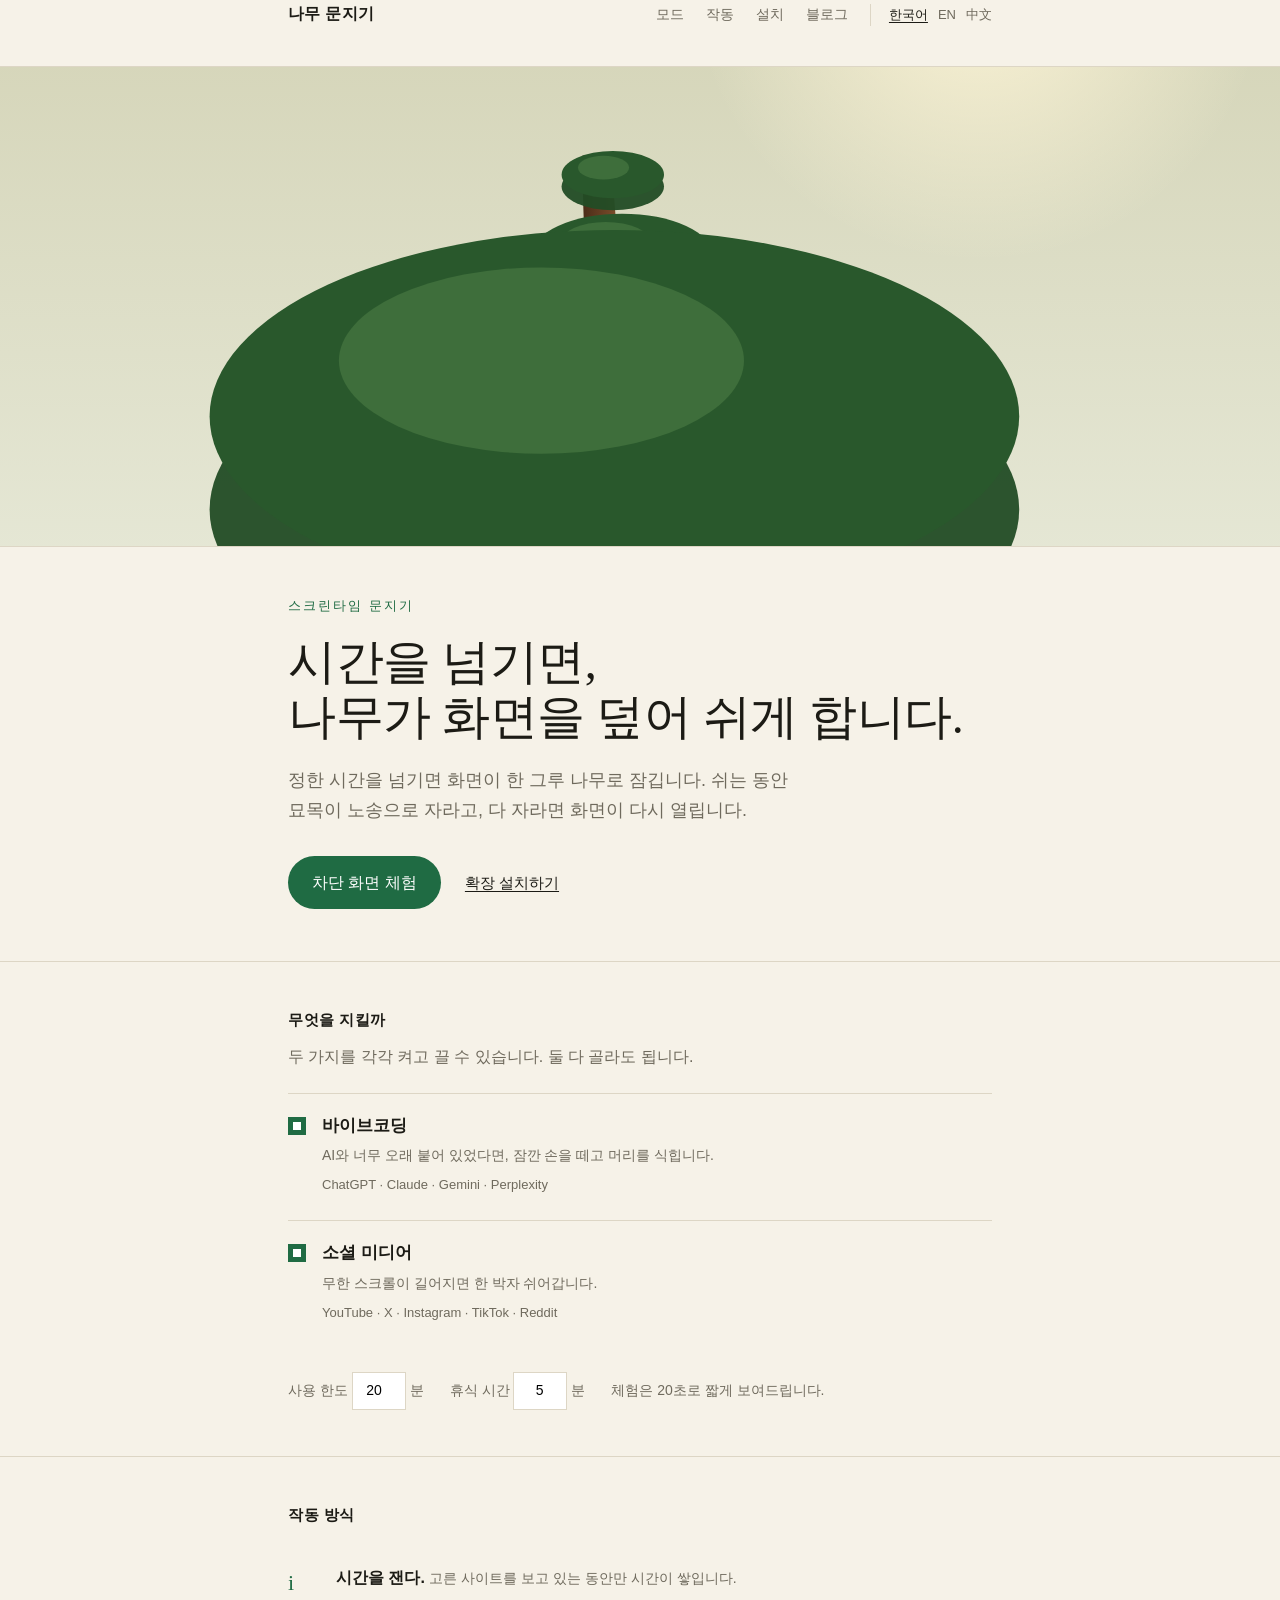
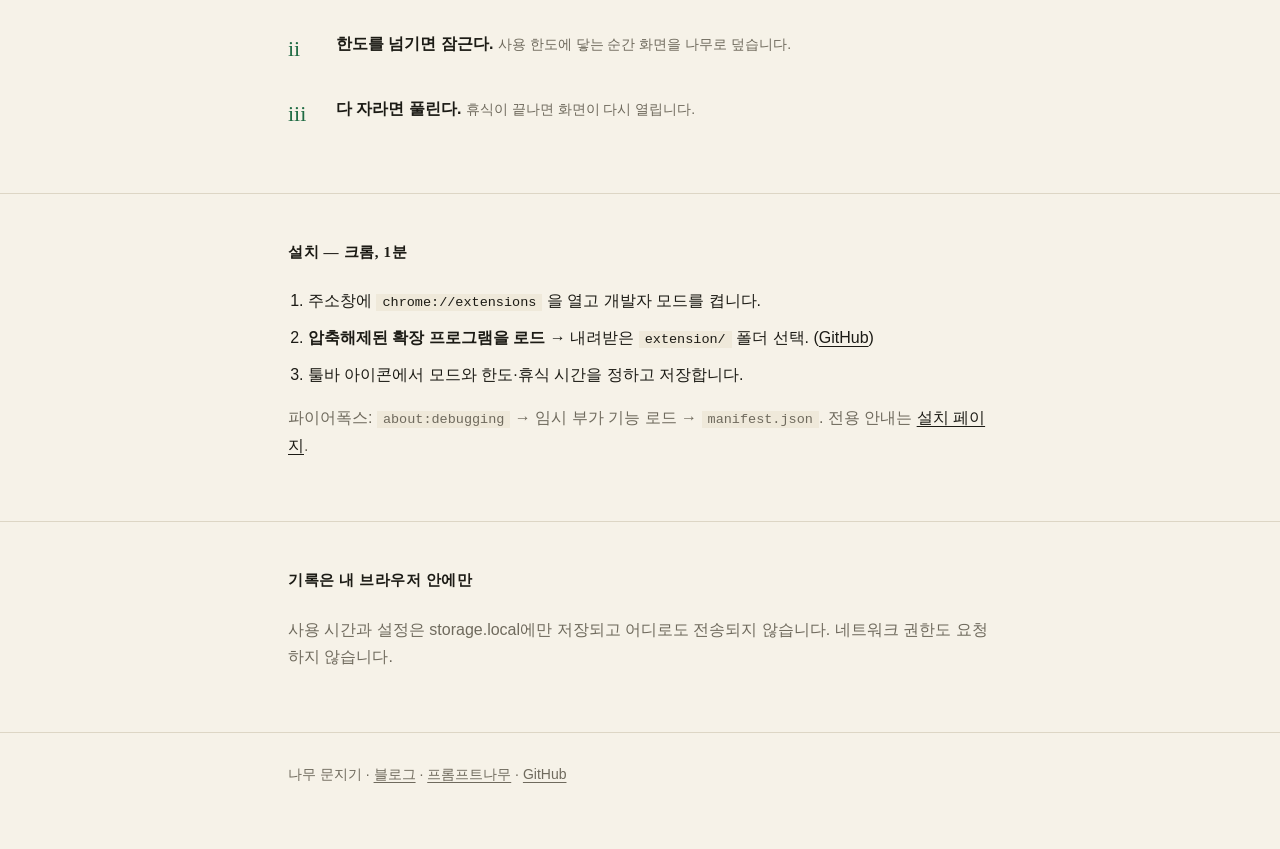
==== index.html @ 61df50a2 "Nature-led hero (Ecosia/botanical-UI vibe): large image banner + warmer palette - 히어로를 대형 이미지 배너 주도형" ====
<!doctype html>
<html lang="ko">
  <head>
    <meta charset="utf-8" />
    <meta name="viewport" content="width=device-width, initial-scale=1" />
    <title>나무 문지기 — 시간을 넘기면 나무가 쉬게 합니다</title>
    <meta name="description" content="정한 시간을 넘기면 화면을 나무로 덮어 쉬게 하는 스크린타임 문지기. 바이브코딩과 SNS를 따로 지킵니다." />
    <meta property="og:title" content="나무 문지기" />
    <style>
      :root{ --ink:#1c1b15; --soft:#6f6a5d; --line:#ddd6c5; --paper:#f6f2e8; --paper2:#efe9da; --accent:#1f6b43; --accent-d:#16502f; }
      *{ box-sizing:border-box; }
      html{ -webkit-font-smoothing:antialiased; }
      body{ margin:0; color:var(--ink); background:var(--paper);
        font:16px/1.7 "Helvetica Neue",-apple-system,"Apple SD Gothic Neo","Segoe UI",sans-serif; }
      a{ color:var(--ink); text-underline-offset:3px; }
      .wrap{ max-width:760px; margin:0 auto; padding:0 28px; }
      .serif{ font-family:Georgia,"Times New Roman","Apple SD Gothic Neo",serif; }

      header.top{ border-bottom:1px solid var(--line); }
      .top .wrap{ display:flex; align-items:baseline; gap:26px; height:66px; }
      .word{ font-weight:700; letter-spacing:.02em; }
      .top nav{ margin-left:auto; display:flex; gap:22px; font-size:14px; align-items:baseline; }
      .top nav a{ color:var(--soft); text-decoration:none; }
      .top nav a:hover{ color:var(--ink); }
      .langs{ display:flex; gap:10px; border-left:1px solid var(--line); padding-left:18px; }
      .langs button{ background:none; border:none; font:inherit; font-size:13px; color:var(--soft); cursor:pointer; padding:0; }
      .langs button.on{ color:var(--ink); text-decoration:underline; text-underline-offset:3px; }

      .hero{ border-bottom:1px solid var(--line); }
      .banner{ width:100%; height:min(58vh,480px); overflow:hidden; background:#cdd8c6; border-bottom:1px solid var(--line); }
      .banner img, .banner svg{ width:100%; height:100%; object-fit:cover; display:block; }
      .hcontent{ padding:48px 0 52px; }
      .kicker{ font-size:13px; letter-spacing:.16em; text-transform:uppercase; color:var(--accent); margin:0 0 18px; }
      .hero h1{ font-size:48px; line-height:1.14; margin:0 0 20px; font-weight:400; letter-spacing:-.01em; }
      .hero p.sub{ font-size:18px; color:var(--soft); margin:0 0 30px; max-width:50ch; }
      .actions{ display:flex; align-items:center; gap:24px; }
      .link-btn{ background:var(--accent); color:#fff; padding:13px 24px; font-size:15px; border:none; cursor:pointer; font:inherit; border-radius:999px; }
      .link-btn:hover{ background:var(--accent-d); }
      .text-link{ color:var(--ink); font-size:15px; }

      section{ padding:46px 0; border-bottom:1px solid var(--line); }
      h2.serif{ font-size:15px; letter-spacing:.04em; margin:0 0 22px; font-weight:700; }
      .lead{ color:var(--soft); margin-top:-12px; margin-bottom:22px; }

      .mode{ display:flex; gap:16px; padding:18px 0; border-top:1px solid var(--line); cursor:pointer; }
      .mode:last-of-type{ border-bottom:1px solid var(--line); }
      .box{ width:18px; height:18px; border:1.5px solid var(--ink); margin-top:5px; flex:none; position:relative; }
      .mode.on .box{ background:var(--accent); border-color:var(--accent); }
      .mode.on .box::after{ content:""; position:absolute; inset:4px; background:#fff; }
      .mode .body h3{ margin:0 0 4px; font-size:17px; font-weight:700; }
      .mode .body p{ margin:0 0 6px; color:var(--soft); font-size:14px; }
      .mode .body .who{ font-size:13px; color:var(--soft); }
      .controls{ margin-top:24px; display:flex; gap:26px; flex-wrap:wrap; align-items:baseline; font-size:14px; color:var(--soft); }
      .controls input{ width:54px; padding:6px 8px; border:1px solid var(--line); background:#fff; font:inherit; text-align:right; }

      .step{ display:flex; gap:18px; padding:14px 0; }
      .step .idx{ font-family:Georgia,serif; font-size:22px; color:var(--accent); width:30px; flex:none; }
      .step .t{ font-weight:700; } .step .d{ color:var(--soft); font-size:14px; }

      .install ol{ margin:0; padding-left:20px; } .install li{ margin:9px 0; }
      code{ background:var(--paper2); padding:1px 6px; font-size:13.5px; }
      .privacy{ color:var(--soft); }
      footer{ padding:30px 0 64px; color:var(--soft); font-size:14px; }
      footer a{ color:var(--soft); }

      #demo{ position:fixed; inset:0; z-index:9999; display:none; flex-direction:column; align-items:center;
        justify-content:center; gap:18px; text-align:center; background:var(--paper2); padding:24px; }
      #demo.show{ display:flex; }
      #demo .dscene{ width:min(82vw,420px); aspect-ratio:400/300; overflow:hidden; border:1px solid var(--line); background:#cdd8c6; }
      #demo .dtitle{ font-size:22px; font-family:Georgia,serif; }
      #demo .dsub{ color:var(--soft); font-size:14px; max-width:42ch; }
      #demo .dcount{ font-family:Georgia,serif; font-size:38px; font-variant-numeric:tabular-nums; }
      #demo .dbar{ width:min(72vw,360px); height:4px; background:#d9d4c6; overflow:hidden; }
      #demo .dfill{ height:100%; width:0%; background:var(--accent); transition:width 1s linear; }
      #demo .dskip{ background:none; border:none; color:var(--soft); font:inherit; font-size:13px; cursor:pointer; text-decoration:underline; }
      @media(max-width:560px){ .hero h1{ font-size:34px; } }
    </style>
  </head>
  <body>
    <header class="top">
      <div class="wrap">
        <span class="word" data-i18n="brand">나무 문지기</span>
        <nav>
          <a href="#modes" data-i18n="navModes">모드</a>
          <a href="#how" data-i18n="navHow">작동</a>
          <a href="#install" data-i18n="navInstall">설치</a>
          <a href="blog/" data-i18n="navBlog">블로그</a>
          <span class="langs">
            <button data-lang="ko">한국어</button>
            <button data-lang="en">EN</button>
            <button data-lang="zh">中文</button>
          </span>
        </nav>
      </div>
    </header>

    <main>
      <div class="hero">
        <div class="banner" id="heroScene"></div>
        <div class="hcontent">
          <div class="wrap">
            <p class="kicker" data-i18n="kicker">Screen-time gatekeeper</p>
            <h1 class="serif" data-i18n-html="h1">시간을 넘기면,<br />나무가 화면을 덮어 쉬게 합니다.</h1>
            <p class="sub" data-i18n="heroSub">정한 시간을 넘기면 화면이 한 그루 나무로 잠깁니다. 쉬는 동안 묘목이 노송으로 자라고, 다 자라면 화면이 다시 열립니다.</p>
            <div class="actions">
              <button class="link-btn" id="tryBtn" data-i18n="try">차단 화면 체험</button>
              <a class="text-link" href="#install" data-i18n="installCta">확장 설치하기</a>
            </div>
          </div>
        </div>
      </div>

      <section id="modes">
        <div class="wrap">
          <h2 class="serif" data-i18n="modesH2">무엇을 지킬까</h2>
          <p class="lead" data-i18n="modesLead">두 가지를 각각 켜고 끌 수 있습니다. 둘 다 골라도 됩니다.</p>
          <div class="mode on" data-mode="ai">
            <span class="box"></span>
            <div class="body">
              <h3 data-i18n="aiH3">바이브코딩</h3>
              <p data-i18n="aiP">AI와 너무 오래 붙어 있었다면, 잠깐 손을 떼고 머리를 식힙니다.</p>
              <p class="who">ChatGPT · Claude · Gemini · Perplexity</p>
            </div>
          </div>
          <div class="mode on" data-mode="sns">
            <span class="box"></span>
            <div class="body">
              <h3 data-i18n="snsH3">소셜 미디어</h3>
              <p data-i18n="snsP">무한 스크롤이 길어지면 한 박자 쉬어갑니다.</p>
              <p class="who">YouTube · X · Instagram · TikTok · Reddit</p>
            </div>
          </div>
          <div class="controls">
            <span><span data-i18n="usageLabel">사용 한도</span> <input id="usage" type="number" min="1" max="240" value="20" /> <span data-i18n="min">분</span></span>
            <span><span data-i18n="breakLabel">휴식 시간</span> <input id="brk" type="number" min="1" max="60" value="5" /> <span data-i18n="min">분</span></span>
            <span data-i18n="demoNote">체험은 20초로 짧게 보여드립니다.</span>
          </div>
        </div>
      </section>

      <section id="how">
        <div class="wrap">
          <h2 class="serif" data-i18n="howH2">작동 방식</h2>
          <div class="step"><span class="idx">i</span><div><span class="t" data-i18n="s1t">시간을 잰다.</span> <span class="d" data-i18n="s1d">고른 사이트를 보고 있는 동안만 시간이 쌓입니다.</span></div></div>
          <div class="step"><span class="idx">ii</span><div><span class="t" data-i18n="s2t">한도를 넘기면 잠근다.</span> <span class="d" data-i18n="s2d">사용 한도에 닿는 순간 화면을 나무로 덮습니다.</span></div></div>
          <div class="step"><span class="idx">iii</span><div><span class="t" data-i18n="s3t">다 자라면 풀린다.</span> <span class="d" data-i18n="s3d">휴식이 끝나면 화면이 다시 열립니다.</span></div></div>
        </div>
      </section>

      <section id="install" class="install">
        <div class="wrap">
          <h2 class="serif" data-i18n="installH2">설치 — 크롬, 1분</h2>
          <ol>
            <li data-i18n-html="li1">주소창에 <code>chrome://extensions</code> 을 열고 개발자 모드를 켭니다.</li>
            <li data-i18n-html="li2"><b>압축해제된 확장 프로그램을 로드</b> → 내려받은 <code>extension/</code> 폴더 선택. (<a href="https://github.com/jinseriouspark/prompt-tree" target="_blank" rel="noopener">GitHub</a>)</li>
            <li data-i18n="li3">툴바 아이콘에서 모드와 한도·휴식 시간을 정하고 저장합니다.</li>
          </ol>
          <p class="privacy" data-i18n-html="ffNote">파이어폭스: <code>about:debugging</code> → 임시 부가 기능 로드 → <code>manifest.json</code>. 전용 안내는 <a href="extension/">설치 페이지</a>.</p>
        </div>
      </section>

      <section>
        <div class="wrap privacy">
          <h2 class="serif" style="color:var(--ink)" data-i18n="privacyH2">기록은 내 브라우저 안에만</h2>
          <p data-i18n="privacyP">사용 시간과 설정은 storage.local에만 저장되고 어디로도 전송되지 않습니다. 네트워크 권한도 요청하지 않습니다.</p>
        </div>
      </section>
    </main>

    <footer>
      <div class="wrap">
        <span data-i18n="brand">나무 문지기</span> · <a href="blog/" data-i18n="navBlog">블로그</a> ·
        <a href="tree/">프롬프트나무</a> · <a href="https://github.com/jinseriouspark/prompt-tree" target="_blank" rel="noopener">GitHub</a>
      </div>
    </footer>

    <div id="demo">
      <div class="dscene" id="dscene"></div>
      <div class="dtitle serif" data-i18n="demoTitle">잠시 쉬어가요</div>
      <div class="dsub" id="dsub"></div>
      <div class="dcount" id="dcount">00:20</div>
      <div class="dbar"><div class="dfill" id="dfill"></div></div>
      <button class="dskip" id="dskip" data-i18n="demoSkip">체험이라 건너뛰기 (실제 확장은 닫을 수 없습니다)</button>
    </div>

    <script>
      if ("serviceWorker" in navigator)
        navigator.serviceWorker.getRegistrations().then((rs) => rs.forEach((r) => r.unregister()));
      if (window.caches) caches.keys().then((ks) => ks.forEach((k) => caches.delete(k)));
    </script>
    <script src="tree-art.js"></script>
    <script>
      // --- 다국어 (기본 한국어) ---
      const I18N = {
        ko: {
          brand:"나무 문지기", navModes:"모드", navHow:"작동", navInstall:"설치", navBlog:"블로그",
          kicker:"스크린타임 문지기", h1:"시간을 넘기면,<br />나무가 화면을 덮어 쉬게 합니다.",
          heroSub:"정한 시간을 넘기면 화면이 한 그루 나무로 잠깁니다. 쉬는 동안 묘목이 노송으로 자라고, 다 자라면 화면이 다시 열립니다.",
          try:"차단 화면 체험", installCta:"확장 설치하기",
          figcap:"휴식이 끝날 때의 노송. (사진을 넣으면 실사로 바뀝니다)",
          modesH2:"무엇을 지킬까", modesLead:"두 가지를 각각 켜고 끌 수 있습니다. 둘 다 골라도 됩니다.",
          aiH3:"바이브코딩", aiP:"AI와 너무 오래 붙어 있었다면, 잠깐 손을 떼고 머리를 식힙니다.",
          snsH3:"소셜 미디어", snsP:"무한 스크롤이 길어지면 한 박자 쉬어갑니다.",
          usageLabel:"사용 한도", breakLabel:"휴식 시간", min:"분", demoNote:"체험은 20초로 짧게 보여드립니다.",
          howH2:"작동 방식",
          s1t:"시간을 잰다.", s1d:"고른 사이트를 보고 있는 동안만 시간이 쌓입니다.",
          s2t:"한도를 넘기면 잠근다.", s2d:"사용 한도에 닿는 순간 화면을 나무로 덮습니다.",
          s3t:"다 자라면 풀린다.", s3d:"휴식이 끝나면 화면이 다시 열립니다.",
          installH2:"설치 — 크롬, 1분",
          li1:"주소창에 <code>chrome://extensions</code> 을 열고 개발자 모드를 켭니다.",
          li2:"<b>압축해제된 확장 프로그램을 로드</b> → 내려받은 <code>extension/</code> 폴더 선택. (<a href='https://github.com/jinseriouspark/prompt-tree' target='_blank' rel='noopener'>GitHub</a>)",
          li3:"툴바 아이콘에서 모드와 한도·휴식 시간을 정하고 저장합니다.",
          ffNote:"파이어폭스: <code>about:debugging</code> → 임시 부가 기능 로드 → <code>manifest.json</code>. 전용 안내는 <a href='extension/'>설치 페이지</a>.",
          privacyH2:"기록은 내 브라우저 안에만",
          privacyP:"사용 시간과 설정은 storage.local에만 저장되고 어디로도 전송되지 않습니다. 네트워크 권한도 요청하지 않습니다.",
          demoTitle:"잠시 쉬어가요", demoSkip:"체험이라 건너뛰기 (실제 확장은 닫을 수 없습니다)",
          demoSub:(label,usage)=>`${label}에서 ${usage}분을 채운 상황입니다. 20초만 쉬면서 나무가 자라는 걸 지켜보세요.`,
          mAi:"바이브코딩", mSns:"소셜 미디어", mPicked:"선택한 사이트",
        },
        en: {
          brand:"Tree Gatekeeper", navModes:"Modes", navHow:"How", navInstall:"Install", navBlog:"Blog",
          kicker:"Screen-time gatekeeper", h1:"When time runs out,<br />a tree covers the screen so you rest.",
          heroSub:"Past your limit, the screen locks behind a single tree. While you rest a sapling grows into an old pine — and when it's full grown, the screen opens again.",
          try:"Try the block screen", installCta:"Install the extension",
          figcap:"The old pine at the end of a break. (Drop in photos for a realistic version.)",
          modesH2:"What to guard", modesLead:"Turn each on or off independently. Both is fine.",
          aiH3:"Vibe coding", aiP:"Been glued to AI too long? Step away and let your head cool.",
          snsH3:"Social media", snsP:"When the endless scroll drags on, take a beat.",
          usageLabel:"Usage limit", breakLabel:"Break time", min:"min", demoNote:"The demo is a short 20 seconds.",
          howH2:"How it works",
          s1t:"It counts time.", s1d:"Time only adds up while you're looking at a chosen site.",
          s2t:"Over the limit, it locks.", s2d:"The moment you hit the limit, a tree covers the screen.",
          s3t:"Grown, it releases.", s3d:"When the break ends, the screen opens again.",
          installH2:"Install — Chrome, 1 min",
          li1:"Open <code>chrome://extensions</code> and turn on Developer mode.",
          li2:"<b>Load unpacked</b> → choose the downloaded <code>extension/</code> folder. (<a href='https://github.com/jinseriouspark/prompt-tree' target='_blank' rel='noopener'>GitHub</a>)",
          li3:"Set modes, limit and break time from the toolbar icon, then save.",
          ffNote:"Firefox: <code>about:debugging</code> → Load Temporary Add-on → <code>manifest.json</code>. Full guide: <a href='extension/'>install page</a>.",
          privacyH2:"Records stay in your browser",
          privacyP:"Usage time and settings live only in storage.local and are never transmitted. No network permission is requested.",
          demoTitle:"Take a short rest", demoSkip:"Skip (the real extension can't be closed)",
          demoSub:(label,usage)=>`You've used ${usage} minutes on ${label}. Rest for 20 seconds and watch the tree grow.`,
          mAi:"Vibe coding", mSns:"Social media", mPicked:"the chosen sites",
        },
        zh: {
          brand:"树木门卫", navModes:"模式", navHow:"原理", navInstall:"安装", navBlog:"博客",
          kicker:"屏幕时间门卫", h1:"超过设定时间，<br />一棵树会盖住屏幕，让你休息。",
          heroSub:"一旦超时，屏幕会被一棵树锁住。休息时树苗长成老松，长成之后屏幕重新打开。",
          try:"体验拦截画面", installCta:"安装扩展",
          figcap:"休息结束时的老松。（放入照片即可变为写实版。）",
          modesH2:"守护什么", modesLead:"两项可分别开关，全选也可以。",
          aiH3:"编程休息", aiP:"和 AI 黏太久了？先放下手，让头脑冷静一下。",
          snsH3:"社交媒体", snsP:"无尽刷动太久时，停一拍。",
          usageLabel:"使用上限", breakLabel:"休息时间", min:"分钟", demoNote:"体验只演示 20 秒。",
          howH2:"工作原理",
          s1t:"计时。", s1d:"只有在浏览所选网站时才会累计时间。",
          s2t:"超限即锁。", s2d:"一到上限，立刻用一棵树盖住屏幕。",
          s3t:"长成即解锁。", s3d:"休息结束后，屏幕重新打开。",
          installH2:"安装 — Chrome，1 分钟",
          li1:"打开 <code>chrome://extensions</code>，开启开发者模式。",
          li2:"<b>加载已解压的扩展程序</b> → 选择下载的 <code>extension/</code> 文件夹。（<a href='https://github.com/jinseriouspark/prompt-tree' target='_blank' rel='noopener'>GitHub</a>）",
          li3:"在工具栏图标里设置模式、上限和休息时间，然后保存。",
          ffNote:"Firefox：<code>about:debugging</code> → 临时载入附加组件 → <code>manifest.json</code>。完整说明：<a href='extension/'>安装页面</a>。",
          privacyH2:"记录只留在你的浏览器里",
          privacyP:"使用时间和设置只保存在 storage.local，绝不外传。也不申请网络权限。",
          demoTitle:"稍作休息", demoSkip:"跳过（真实扩展无法关闭）",
          demoSub:(label,usage)=>`你在${label}上已用 ${usage} 分钟。休息 20 秒，看着树长大。`,
          mAi:"编程休息", mSns:"社交媒体", mPicked:"所选网站",
        },
      };
      let LANG = localStorage.getItem("ng-lang") || "ko";
      function applyLang(lang) {
        LANG = I18N[lang] ? lang : "ko";
        const d = I18N[LANG];
        document.documentElement.lang = LANG;
        document.querySelectorAll("[data-i18n]").forEach((el) => { if (d[el.dataset.i18n] != null) el.textContent = d[el.dataset.i18n]; });
        document.querySelectorAll("[data-i18n-html]").forEach((el) => { if (d[el.dataset.i18nHtml] != null) el.innerHTML = d[el.dataset.i18nHtml]; });
        document.querySelectorAll(".langs button").forEach((b) => b.classList.toggle("on", b.dataset.lang === LANG));
        localStorage.setItem("ng-lang", LANG);
      }
      document.querySelectorAll(".langs button").forEach((b) => b.addEventListener("click", () => applyLang(b.dataset.lang)));
      applyLang(LANG);

      // --- 나무 + 모드 + 체험 ---
      TreeArt.paint(document.getElementById("heroScene"), 82, "assets/tree");
      const modes = { ai: true, sns: true };
      document.querySelectorAll(".mode").forEach((el) => {
        el.addEventListener("click", () => { const m = el.dataset.mode; modes[m] = !modes[m]; el.classList.toggle("on", modes[m]); });
      });

      const demo = document.getElementById("demo"), dscene = document.getElementById("dscene");
      const dcount = document.getElementById("dcount"), dfill = document.getElementById("dfill"), dsub = document.getElementById("dsub");
      const fmt = (s) => `${String(Math.floor(s/60)).padStart(2,"0")}:${String(s%60).padStart(2,"0")}`;
      let timer = null;
      function startDemo() {
        const d = I18N[LANG], picked = [];
        if (modes.ai) picked.push(d.mAi);
        if (modes.sns) picked.push(d.mSns);
        const label = picked.length ? picked.join(" · ") : d.mPicked;
        const usage = document.getElementById("usage").value || 20;
        dsub.textContent = d.demoSub(label, usage);
        const total = 20; let left = total, lastStage = -1;
        demo.classList.add("show"); document.body.style.overflow = "hidden";
        const render = () => {
          const prog = (total - left) / total, health = prog * 100, stage = TreeArt.stageIndex(health);
          if (stage !== lastStage) { TreeArt.paint(dscene, health, "assets/tree"); lastStage = stage; }
          dcount.textContent = fmt(left); dfill.style.width = (prog * 100).toFixed(1) + "%";
        };
        render(); clearInterval(timer);
        timer = setInterval(() => { left -= 1; render(); if (left <= 0) { clearInterval(timer); endDemo(); } }, 1000);
      }
      function endDemo() { clearInterval(timer); demo.classList.remove("show"); document.body.style.overflow = ""; }
      document.getElementById("tryBtn").addEventListener("click", startDemo);
      document.getElementById("dskip").addEventListener("click", endDemo);
    </script>
  </body>
</html>
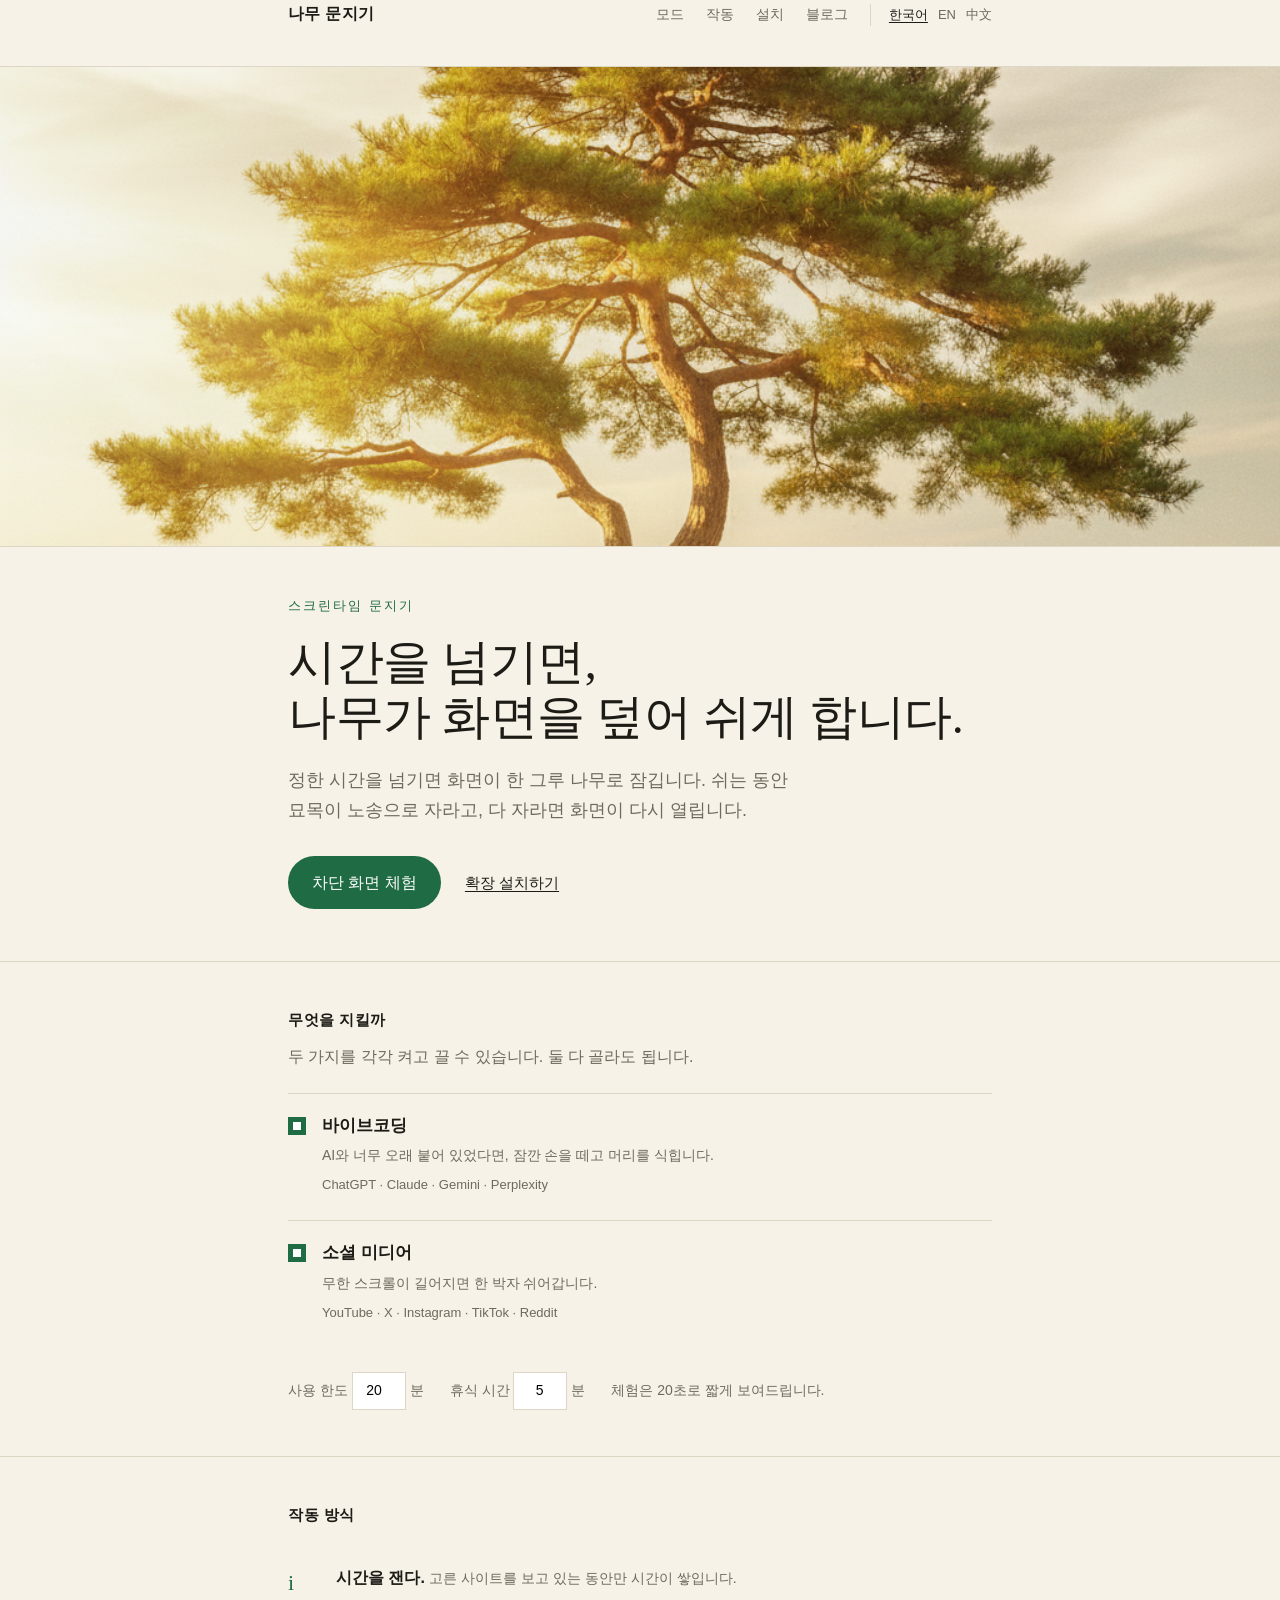
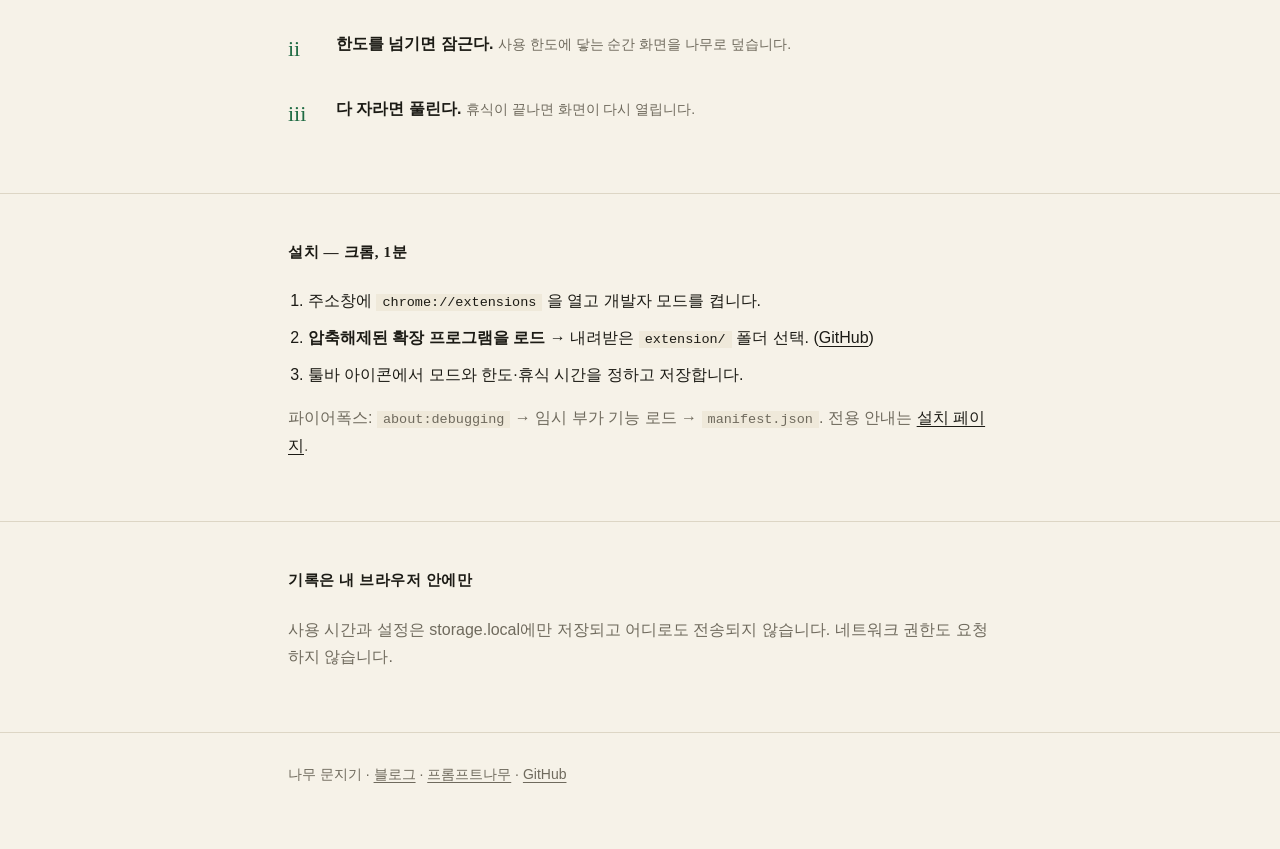
==== commit b928f339: "Add generated pine photos (stage-0..4) + golden hero 나노 바나나(gemini-2.5-flash-image)로 같은 소나무의 5단계(고사→" ====
--- a/index.html
+++ b/index.html
@@ -282,7 +282,7 @@
       applyLang(LANG);
 
       // --- 나무 + 모드 + 체험 ---
-      TreeArt.paint(document.getElementById("heroScene"), 82, "assets/tree");
+      TreeArt.paint(document.getElementById("heroScene"), 96, "assets/tree");
       const modes = { ai: true, sns: true };
       document.querySelectorAll(".mode").forEach((el) => {
         el.addEventListener("click", () => { const m = el.dataset.mode; modes[m] = !modes[m]; el.classList.toggle("on", modes[m]); });
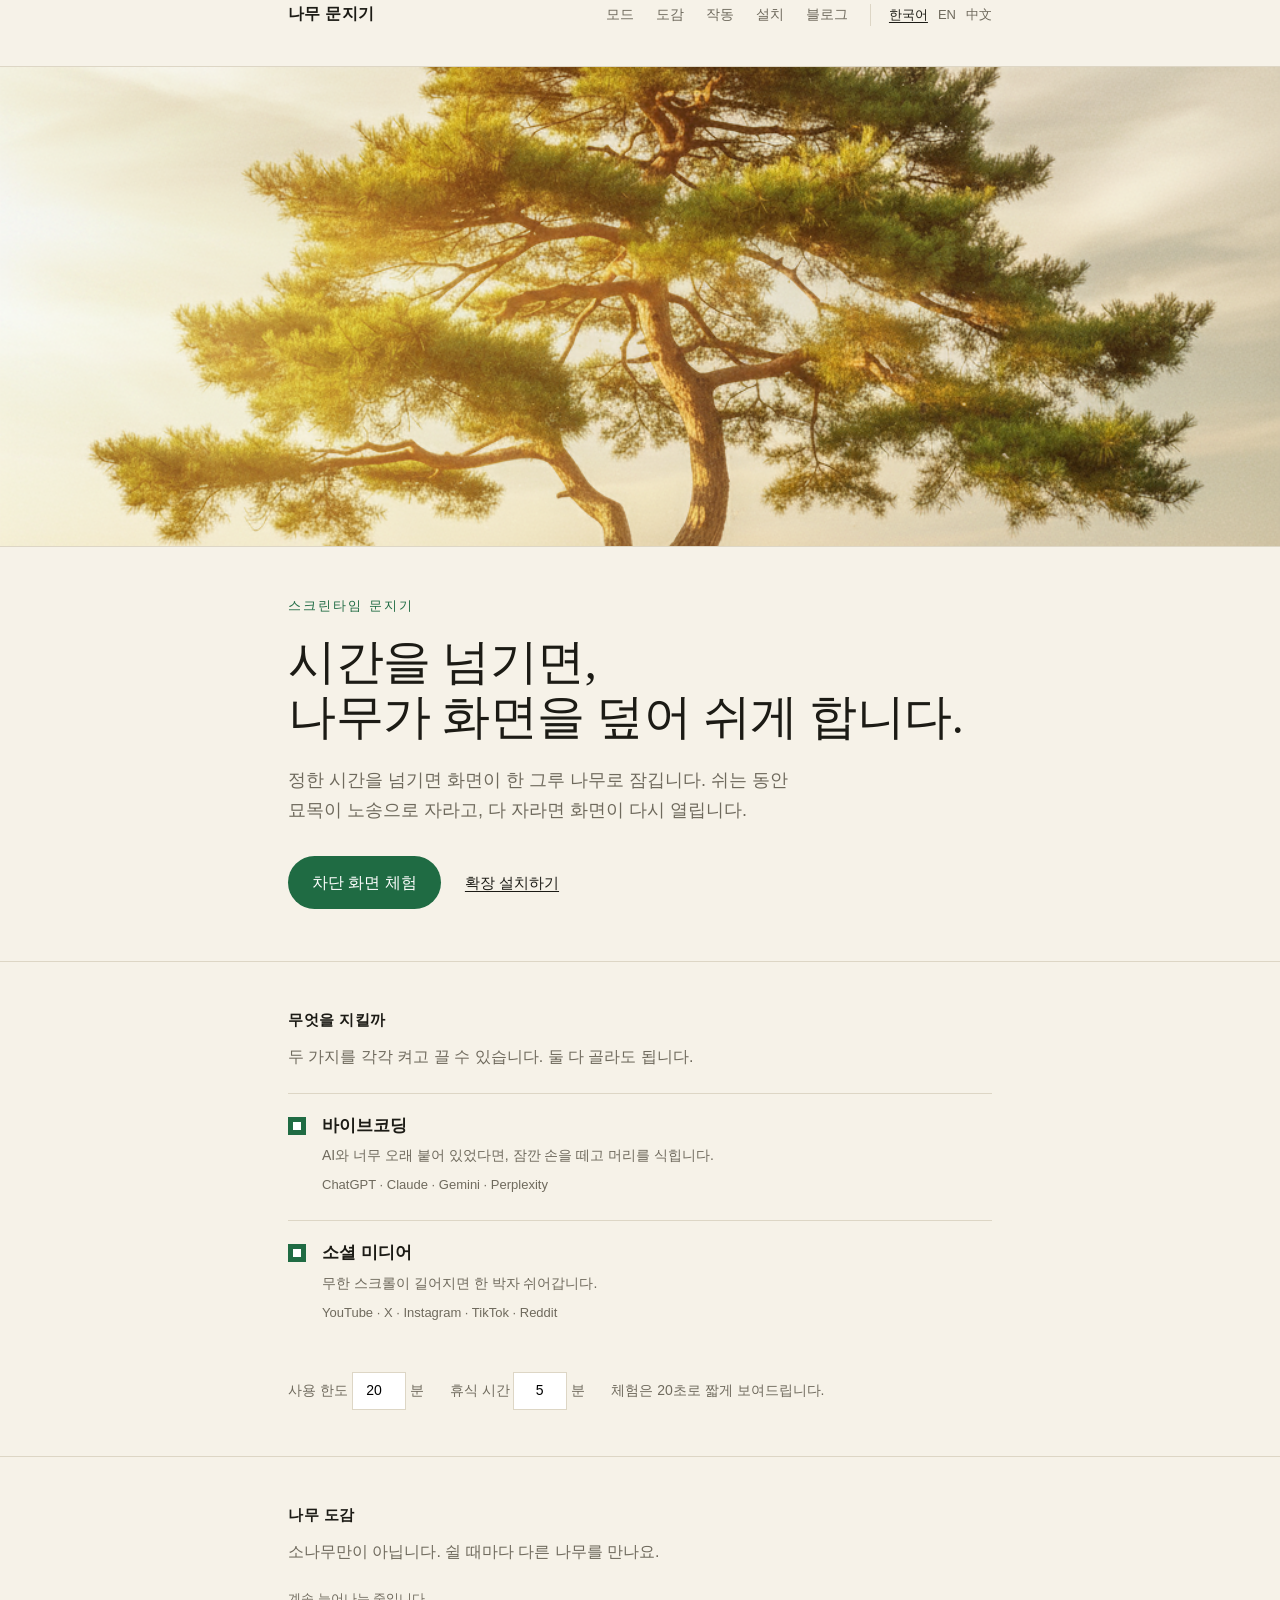
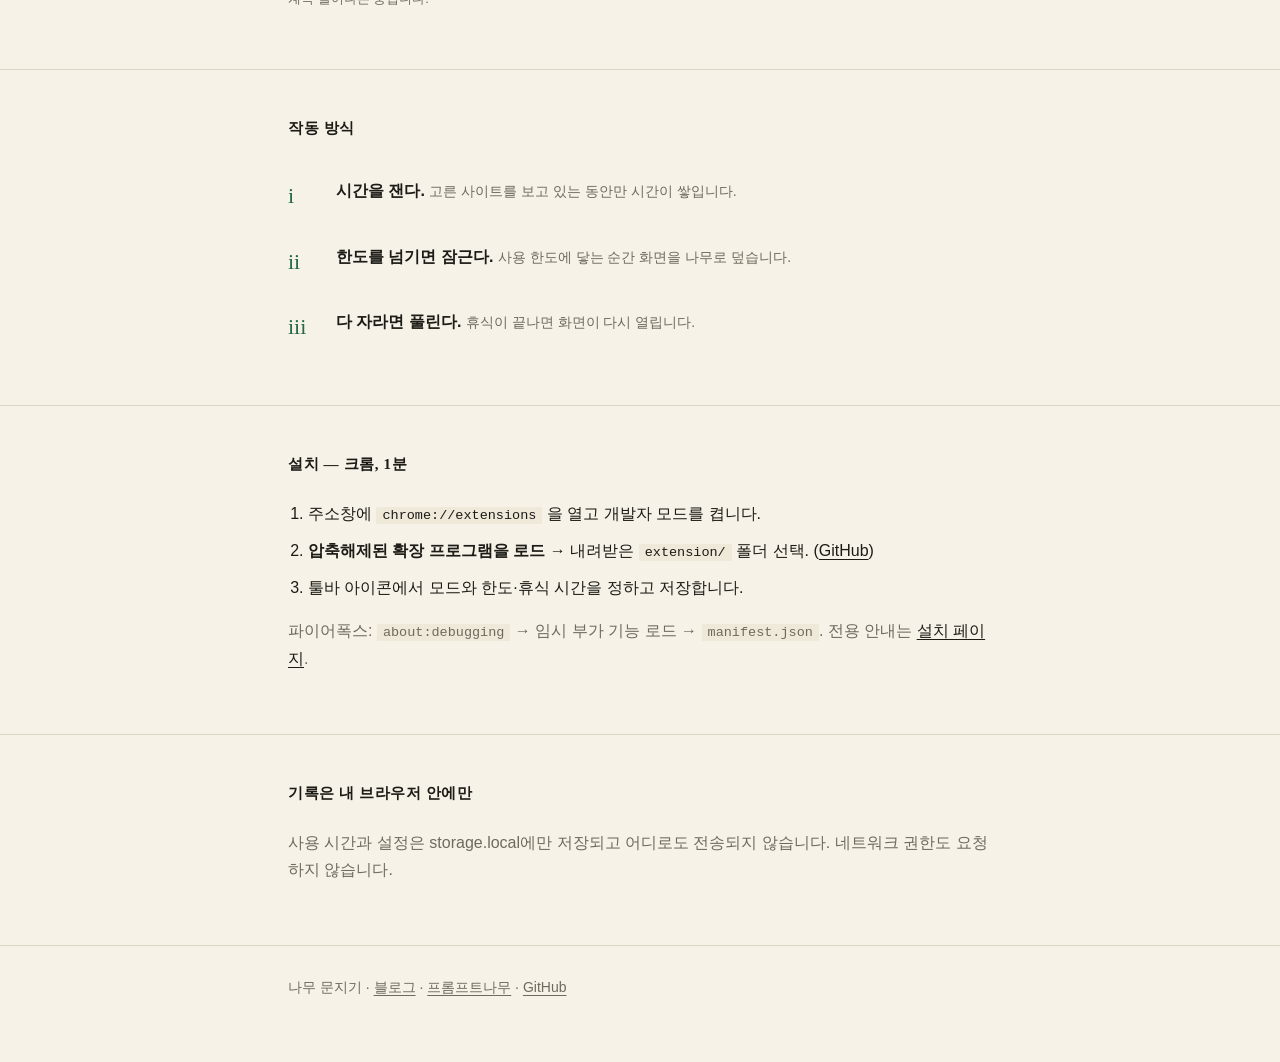
==== commit 02bef3ec: "Add tree collection (도감) gallery grouped by habitat + gen script - 랜딩에 서식지별(숲·초원·사막·밀림·물가·해안·산·정원) 나" ====
--- a/index.html
+++ b/index.html
@@ -74,6 +74,20 @@
       #demo .dfill{ height:100%; width:0%; background:var(--accent); transition:width 1s linear; }
       #demo .dskip{ background:none; border:none; color:var(--soft); font:inherit; font-size:13px; cursor:pointer; text-decoration:underline; }
       @media(max-width:560px){ .hero h1{ font-size:34px; } }
+
+      .gallery{ display:grid; grid-template-columns:repeat(4,1fr); gap:14px; margin-top:8px; }
+      @media(max-width:720px){ .gallery{ grid-template-columns:repeat(3,1fr); } }
+      @media(max-width:480px){ .gallery{ grid-template-columns:repeat(2,1fr); } }
+      .gtile{ }
+      .gtile .pic{ width:100%; aspect-ratio:1/1; overflow:hidden; background:#cdd8c6; border:1px solid var(--line); }
+      .gtile .pic img{ width:100%; height:100%; object-fit:cover; display:block; transition:transform .4s ease; }
+      .gtile:hover .pic img{ transform:scale(1.05); }
+      .gtile .nm{ font-size:13px; margin-top:7px; }
+      .gtile .nm .en{ color:var(--soft); }
+      .gnote{ color:var(--soft); font-size:13px; margin-top:18px; }
+      .ghab{ font-family:Georgia,serif; font-size:14px; color:var(--accent); letter-spacing:.04em;
+        margin:26px 0 12px; padding-bottom:6px; border-bottom:1px solid var(--line); }
+      .ghab:first-child{ margin-top:0; }
     </style>
   </head>
   <body>
@@ -82,6 +96,7 @@
         <span class="word" data-i18n="brand">나무 문지기</span>
         <nav>
           <a href="#modes" data-i18n="navModes">모드</a>
+          <a href="#gallery" data-i18n="navGallery">도감</a>
           <a href="#how" data-i18n="navHow">작동</a>
           <a href="#install" data-i18n="navInstall">설치</a>
           <a href="blog/" data-i18n="navBlog">블로그</a>
@@ -138,6 +153,15 @@
         </div>
       </section>
 
+      <section id="gallery">
+        <div class="wrap">
+          <h2 class="serif" data-i18n="galleryH2">나무 도감</h2>
+          <p class="lead" data-i18n="galleryLead">소나무만이 아닙니다. 쉴 때마다 다른 나무를 만나요.</p>
+          <div id="galleryGroups"></div>
+          <p class="gnote" data-i18n="galleryNote">계속 늘어나는 중입니다.</p>
+        </div>
+      </section>
+
       <section id="how">
         <div class="wrap">
           <h2 class="serif" data-i18n="howH2">작동 방식</h2>
@@ -193,7 +217,8 @@
       // --- 다국어 (기본 한국어) ---
       const I18N = {
         ko: {
-          brand:"나무 문지기", navModes:"모드", navHow:"작동", navInstall:"설치", navBlog:"블로그",
+          brand:"나무 문지기", navModes:"모드", navGallery:"도감", navHow:"작동", navInstall:"설치", navBlog:"블로그",
+          galleryH2:"나무 도감", galleryLead:"소나무만이 아닙니다. 쉴 때마다 다른 나무를 만나요.", galleryNote:"계속 늘어나는 중입니다.",
           kicker:"스크린타임 문지기", h1:"시간을 넘기면,<br />나무가 화면을 덮어 쉬게 합니다.",
           heroSub:"정한 시간을 넘기면 화면이 한 그루 나무로 잠깁니다. 쉬는 동안 묘목이 노송으로 자라고, 다 자라면 화면이 다시 열립니다.",
           try:"차단 화면 체험", installCta:"확장 설치하기",
@@ -218,7 +243,8 @@
           mAi:"바이브코딩", mSns:"소셜 미디어", mPicked:"선택한 사이트",
         },
         en: {
-          brand:"Tree Gatekeeper", navModes:"Modes", navHow:"How", navInstall:"Install", navBlog:"Blog",
+          brand:"Tree Gatekeeper", navModes:"Modes", navGallery:"Collection", navHow:"How", navInstall:"Install", navBlog:"Blog",
+          galleryH2:"Tree collection", galleryLead:"Not just pines. Meet a different tree each time you rest.", galleryNote:"The collection keeps growing.",
           kicker:"Screen-time gatekeeper", h1:"When time runs out,<br />a tree covers the screen so you rest.",
           heroSub:"Past your limit, the screen locks behind a single tree. While you rest a sapling grows into an old pine — and when it's full grown, the screen opens again.",
           try:"Try the block screen", installCta:"Install the extension",
@@ -243,7 +269,8 @@
           mAi:"Vibe coding", mSns:"Social media", mPicked:"the chosen sites",
         },
         zh: {
-          brand:"树木门卫", navModes:"模式", navHow:"原理", navInstall:"安装", navBlog:"博客",
+          brand:"树木门卫", navModes:"模式", navGallery:"图鉴", navHow:"原理", navInstall:"安装", navBlog:"博客",
+          galleryH2:"树木图鉴", galleryLead:"不只是松树。每次休息都会遇见不同的树。", galleryNote:"图鉴还在不断增加。",
           kicker:"屏幕时间门卫", h1:"超过设定时间，<br />一棵树会盖住屏幕，让你休息。",
           heroSub:"一旦超时，屏幕会被一棵树锁住。休息时树苗长成老松，长成之后屏幕重新打开。",
           try:"体验拦截画面", installCta:"安装扩展",
@@ -276,9 +303,42 @@
         document.querySelectorAll("[data-i18n]").forEach((el) => { if (d[el.dataset.i18n] != null) el.textContent = d[el.dataset.i18n]; });
         document.querySelectorAll("[data-i18n-html]").forEach((el) => { if (d[el.dataset.i18nHtml] != null) el.innerHTML = d[el.dataset.i18nHtml]; });
         document.querySelectorAll(".langs button").forEach((b) => b.classList.toggle("on", b.dataset.lang === LANG));
+        renderGallery();
         localStorage.setItem("ng-lang", LANG);
       }
       document.querySelectorAll(".langs button").forEach((b) => b.addEventListener("click", () => applyLang(b.dataset.lang)));
+
+      // --- 나무 도감 (서식지별) ---
+      const HABITATS = [
+        ["forest", { ko:"숲", en:"Forest", zh:"森林" }],
+        ["grassland", { ko:"초원", en:"Grassland", zh:"草原" }],
+        ["desert", { ko:"사막", en:"Desert", zh:"沙漠" }],
+        ["jungle", { ko:"밀림", en:"Jungle", zh:"丛林" }],
+        ["wetland", { ko:"물가", en:"Wetland", zh:"水边" }],
+        ["coast", { ko:"해안", en:"Coast", zh:"海岸" }],
+        ["mountain", { ko:"산", en:"Mountain", zh:"山地" }],
+        ["garden", { ko:"정원", en:"Garden", zh:"庭院" }],
+      ];
+      let GALLERY = [];
+      function tile(t) {
+        return `<div class="gtile"><div class="pic"><img src="assets/trees/${t.slug}.jpg" alt="" loading="lazy"/></div>
+          <div class="nm">${t[LANG] || t.en}<span class="en"> · ${t.en}</span></div></div>`;
+      }
+      function renderGallery() {
+        const box = document.getElementById("galleryGroups");
+        if (!box) return;
+        let html = "";
+        for (const [h, lab] of HABITATS) {
+          const items = GALLERY.filter((t) => t.habitat === h);
+          if (items.length) html += `<h3 class="ghab">${lab[LANG] || lab.en}</h3><div class="gallery">${items.map(tile).join("")}</div>`;
+        }
+        const known = HABITATS.map(([h]) => h);
+        const rest = GALLERY.filter((t) => !known.includes(t.habitat));
+        if (rest.length) html += `<div class="gallery">${rest.map(tile).join("")}</div>`;
+        box.innerHTML = html;
+      }
+      fetch("assets/trees/index.json").then((r) => (r.ok ? r.json() : [])).then((d) => { GALLERY = d || []; renderGallery(); }).catch(() => {});
+
       applyLang(LANG);
 
       // --- 나무 + 모드 + 체험 ---
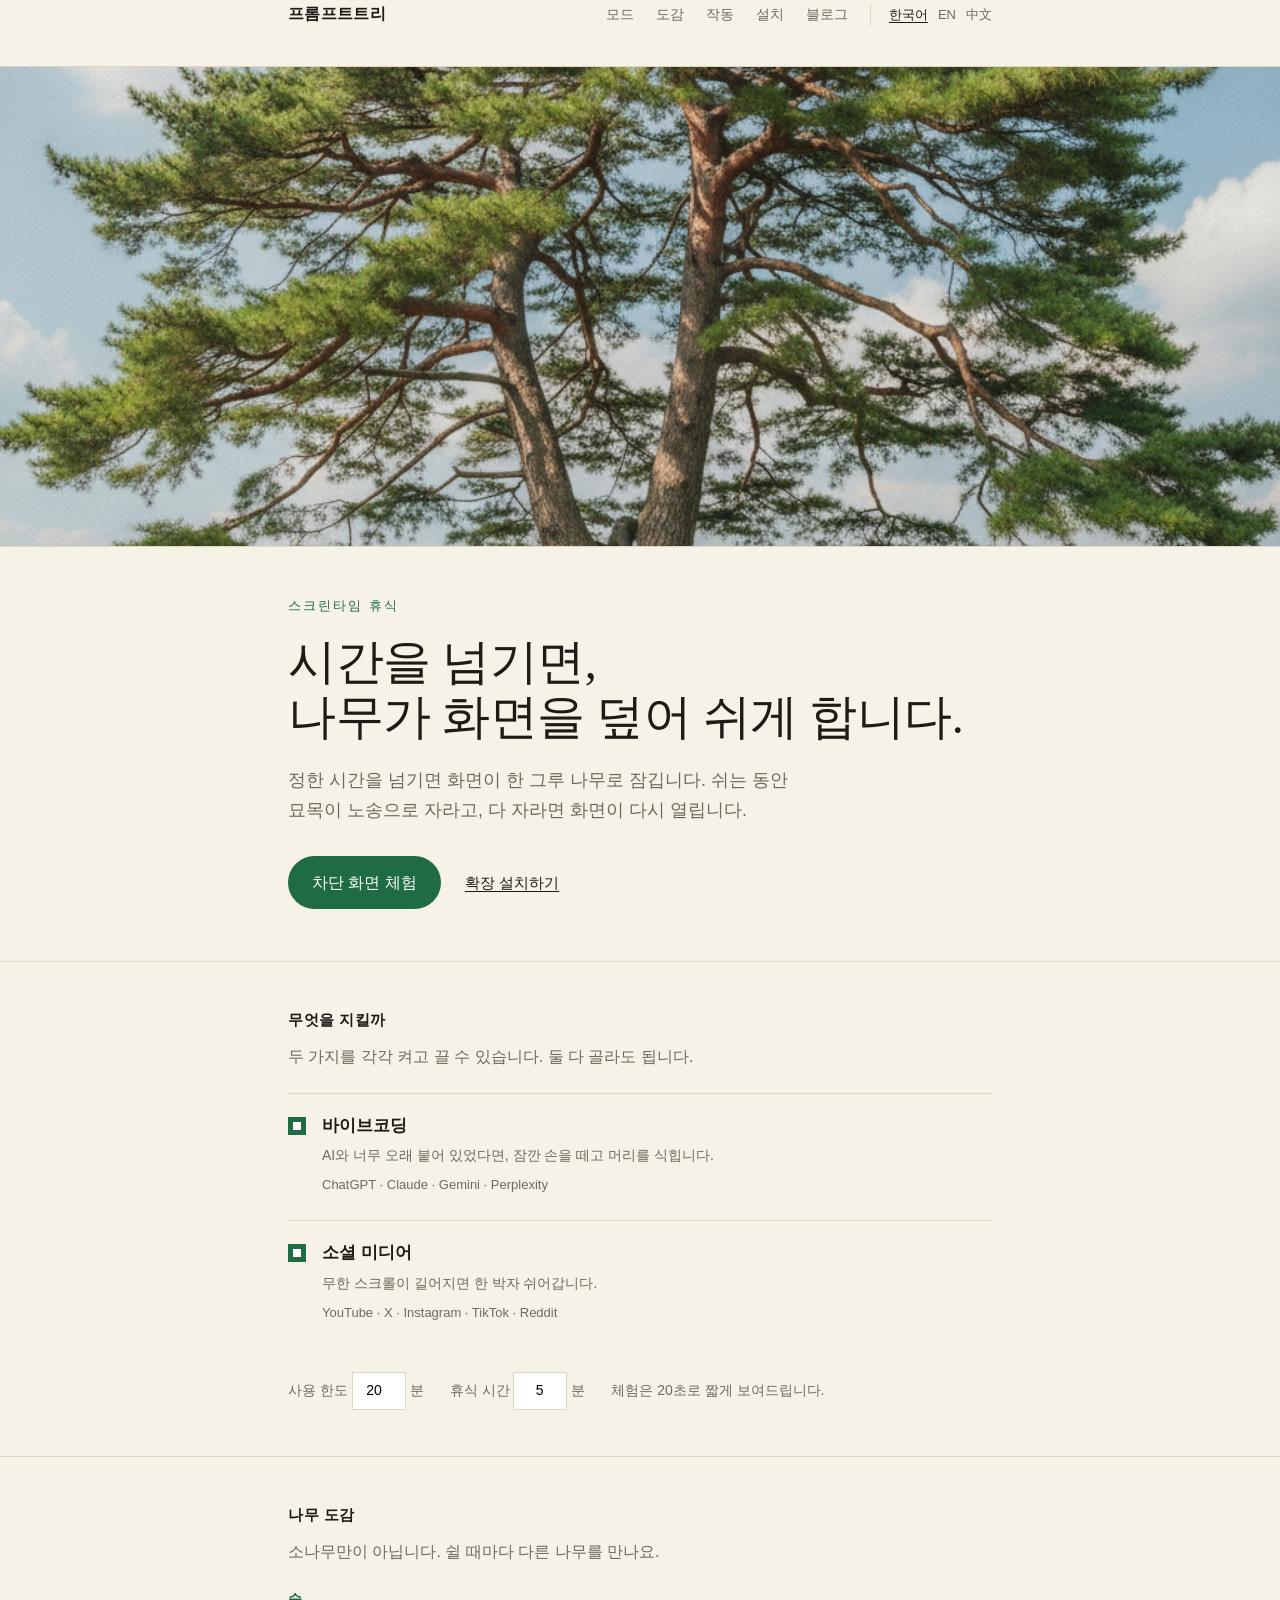
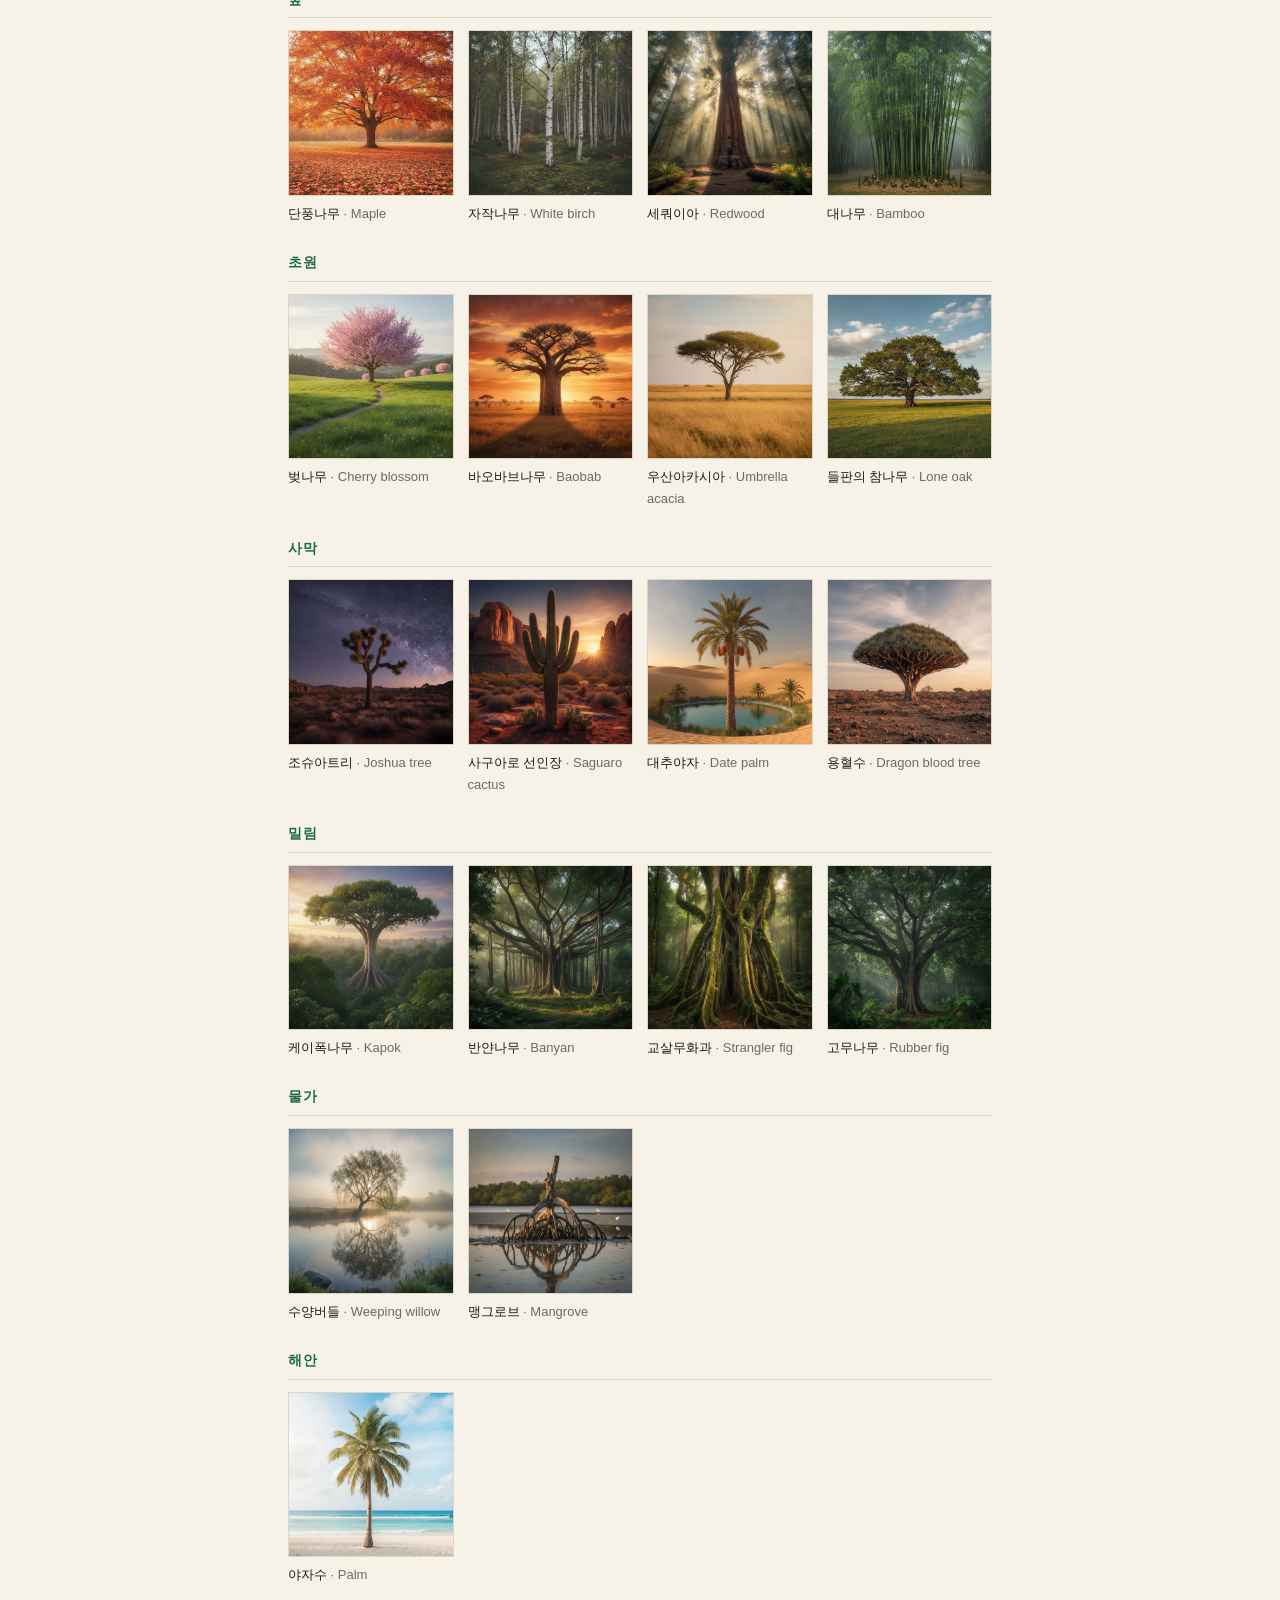
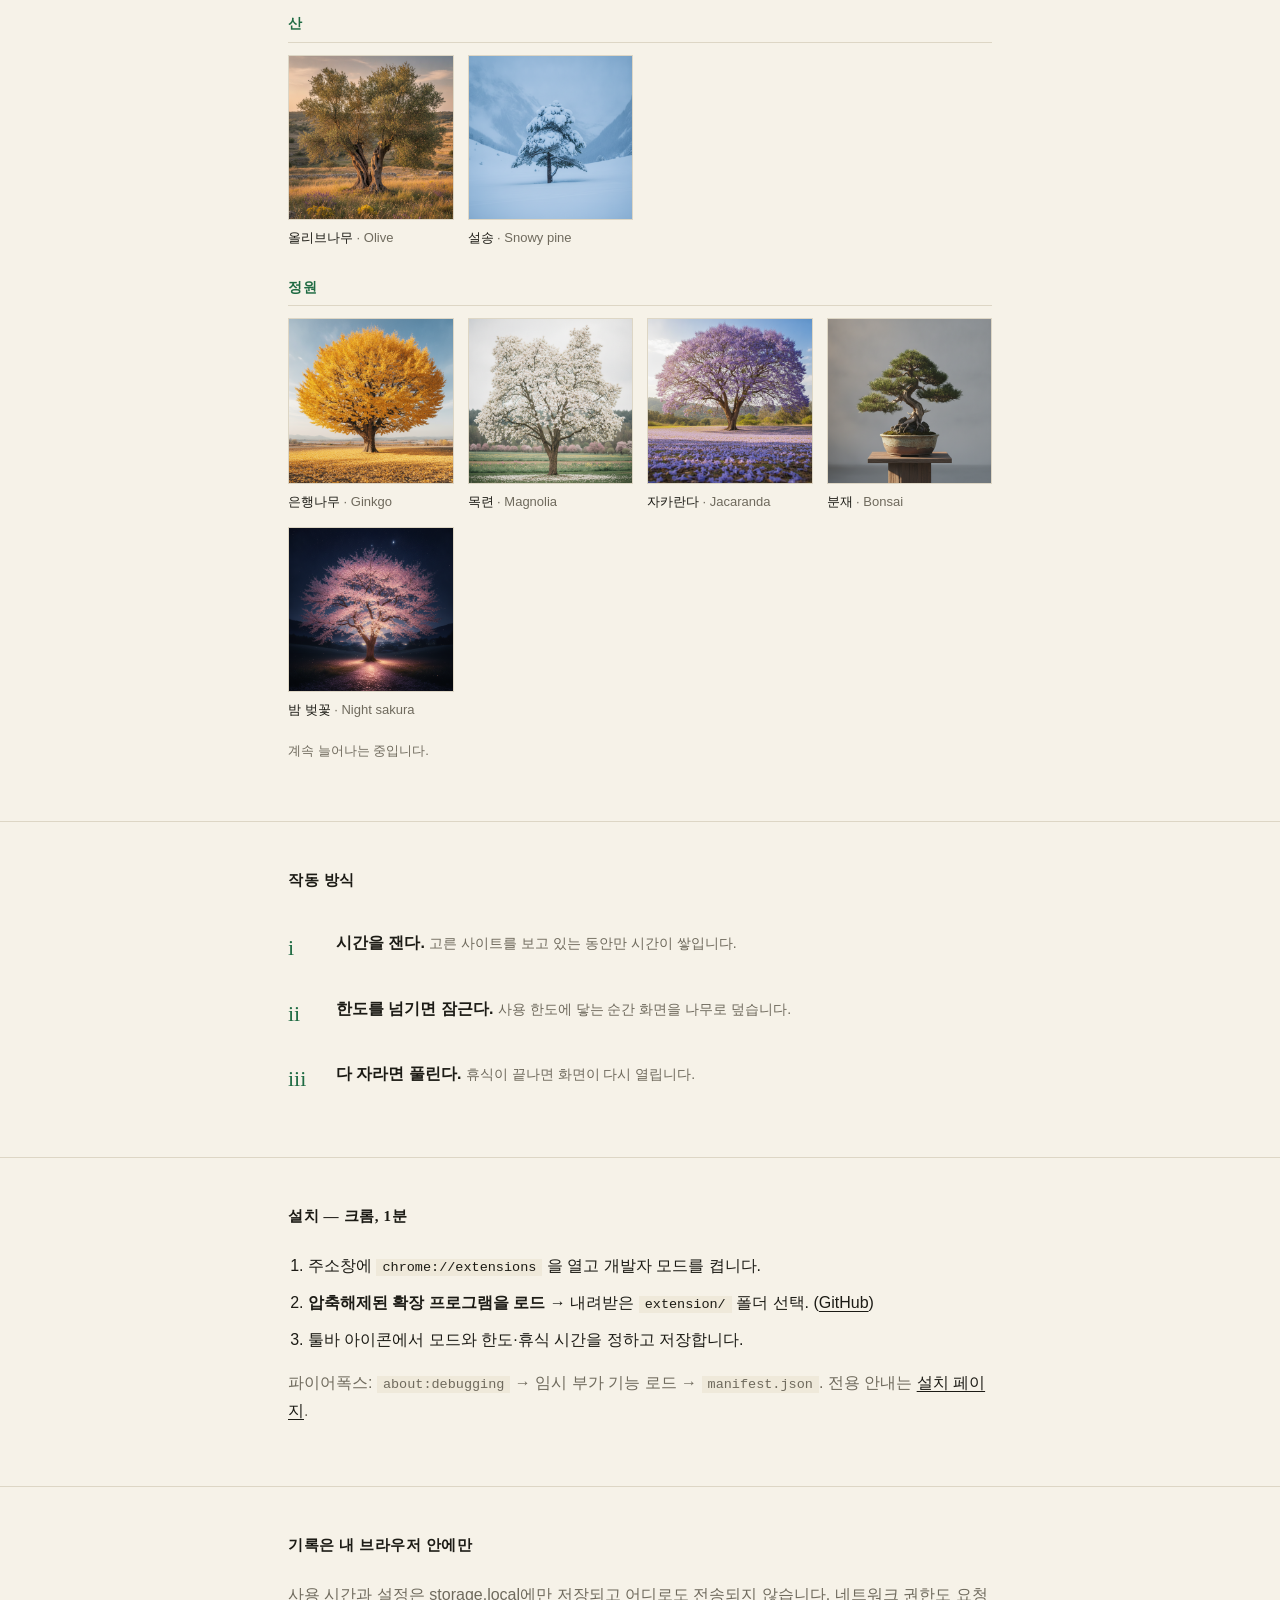
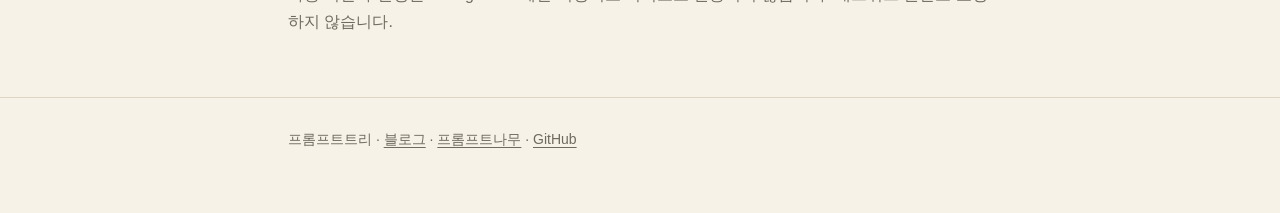
==== commit 02b17593: "Rename product to 프롬프트트리 (Prompt Tree) 랜딩/확장/팝업/블로그/매니페스트의 "나무 문지기 / Tree Gatekeeper / 树木门卫" 브랜드를 프롬" ====
--- a/index.html
+++ b/index.html
@@ -3,9 +3,9 @@
   <head>
     <meta charset="utf-8" />
     <meta name="viewport" content="width=device-width, initial-scale=1" />
-    <title>나무 문지기 — 시간을 넘기면 나무가 쉬게 합니다</title>
-    <meta name="description" content="정한 시간을 넘기면 화면을 나무로 덮어 쉬게 하는 스크린타임 문지기. 바이브코딩과 SNS를 따로 지킵니다." />
-    <meta property="og:title" content="나무 문지기" />
+    <title>프롬프트트리 — 시간을 넘기면 나무가 쉬게 합니다</title>
+    <meta name="description" content="정한 시간을 넘기면 화면을 나무로 덮어 쉬게 하는 스크린타임 휴식 도구. 바이브코딩과 SNS를 따로 지킵니다." />
+    <meta property="og:title" content="프롬프트트리 (Prompt Tree)" />
     <style>
       :root{ --ink:#1c1b15; --soft:#6f6a5d; --line:#ddd6c5; --paper:#f6f2e8; --paper2:#efe9da; --accent:#1f6b43; --accent-d:#16502f; }
       *{ box-sizing:border-box; }
@@ -93,7 +93,7 @@
   <body>
     <header class="top">
       <div class="wrap">
-        <span class="word" data-i18n="brand">나무 문지기</span>
+        <span class="word" data-i18n="brand">프롬프트트리</span>
         <nav>
           <a href="#modes" data-i18n="navModes">모드</a>
           <a href="#gallery" data-i18n="navGallery">도감</a>
@@ -193,7 +193,7 @@
 
     <footer>
       <div class="wrap">
-        <span data-i18n="brand">나무 문지기</span> · <a href="blog/" data-i18n="navBlog">블로그</a> ·
+        <span data-i18n="brand">프롬프트트리</span> · <a href="blog/" data-i18n="navBlog">블로그</a> ·
         <a href="tree/">프롬프트나무</a> · <a href="https://github.com/jinseriouspark/prompt-tree" target="_blank" rel="noopener">GitHub</a>
       </div>
     </footer>
@@ -217,9 +217,9 @@
       // --- 다국어 (기본 한국어) ---
       const I18N = {
         ko: {
-          brand:"나무 문지기", navModes:"모드", navGallery:"도감", navHow:"작동", navInstall:"설치", navBlog:"블로그",
+          brand:"프롬프트트리", navModes:"모드", navGallery:"도감", navHow:"작동", navInstall:"설치", navBlog:"블로그",
           galleryH2:"나무 도감", galleryLead:"소나무만이 아닙니다. 쉴 때마다 다른 나무를 만나요.", galleryNote:"계속 늘어나는 중입니다.",
-          kicker:"스크린타임 문지기", h1:"시간을 넘기면,<br />나무가 화면을 덮어 쉬게 합니다.",
+          kicker:"스크린타임 휴식", h1:"시간을 넘기면,<br />나무가 화면을 덮어 쉬게 합니다.",
           heroSub:"정한 시간을 넘기면 화면이 한 그루 나무로 잠깁니다. 쉬는 동안 묘목이 노송으로 자라고, 다 자라면 화면이 다시 열립니다.",
           try:"차단 화면 체험", installCta:"확장 설치하기",
           figcap:"휴식이 끝날 때의 노송. (사진을 넣으면 실사로 바뀝니다)",
@@ -243,9 +243,9 @@
           mAi:"바이브코딩", mSns:"소셜 미디어", mPicked:"선택한 사이트",
         },
         en: {
-          brand:"Tree Gatekeeper", navModes:"Modes", navGallery:"Collection", navHow:"How", navInstall:"Install", navBlog:"Blog",
+          brand:"Prompt Tree", navModes:"Modes", navGallery:"Collection", navHow:"How", navInstall:"Install", navBlog:"Blog",
           galleryH2:"Tree collection", galleryLead:"Not just pines. Meet a different tree each time you rest.", galleryNote:"The collection keeps growing.",
-          kicker:"Screen-time gatekeeper", h1:"When time runs out,<br />a tree covers the screen so you rest.",
+          kicker:"Screen-time break", h1:"When time runs out,<br />a tree covers the screen so you rest.",
           heroSub:"Past your limit, the screen locks behind a single tree. While you rest a sapling grows into an old pine — and when it's full grown, the screen opens again.",
           try:"Try the block screen", installCta:"Install the extension",
           figcap:"The old pine at the end of a break. (Drop in photos for a realistic version.)",
@@ -269,9 +269,9 @@
           mAi:"Vibe coding", mSns:"Social media", mPicked:"the chosen sites",
         },
         zh: {
-          brand:"树木门卫", navModes:"模式", navGallery:"图鉴", navHow:"原理", navInstall:"安装", navBlog:"博客",
+          brand:"Prompt Tree", navModes:"模式", navGallery:"图鉴", navHow:"原理", navInstall:"安装", navBlog:"博客",
           galleryH2:"树木图鉴", galleryLead:"不只是松树。每次休息都会遇见不同的树。", galleryNote:"图鉴还在不断增加。",
-          kicker:"屏幕时间门卫", h1:"超过设定时间，<br />一棵树会盖住屏幕，让你休息。",
+          kicker:"屏幕时间休息", h1:"超过设定时间，<br />一棵树会盖住屏幕，让你休息。",
           heroSub:"一旦超时，屏幕会被一棵树锁住。休息时树苗长成老松，长成之后屏幕重新打开。",
           try:"体验拦截画面", installCta:"安装扩展",
           figcap:"休息结束时的老松。（放入照片即可变为写实版。）",
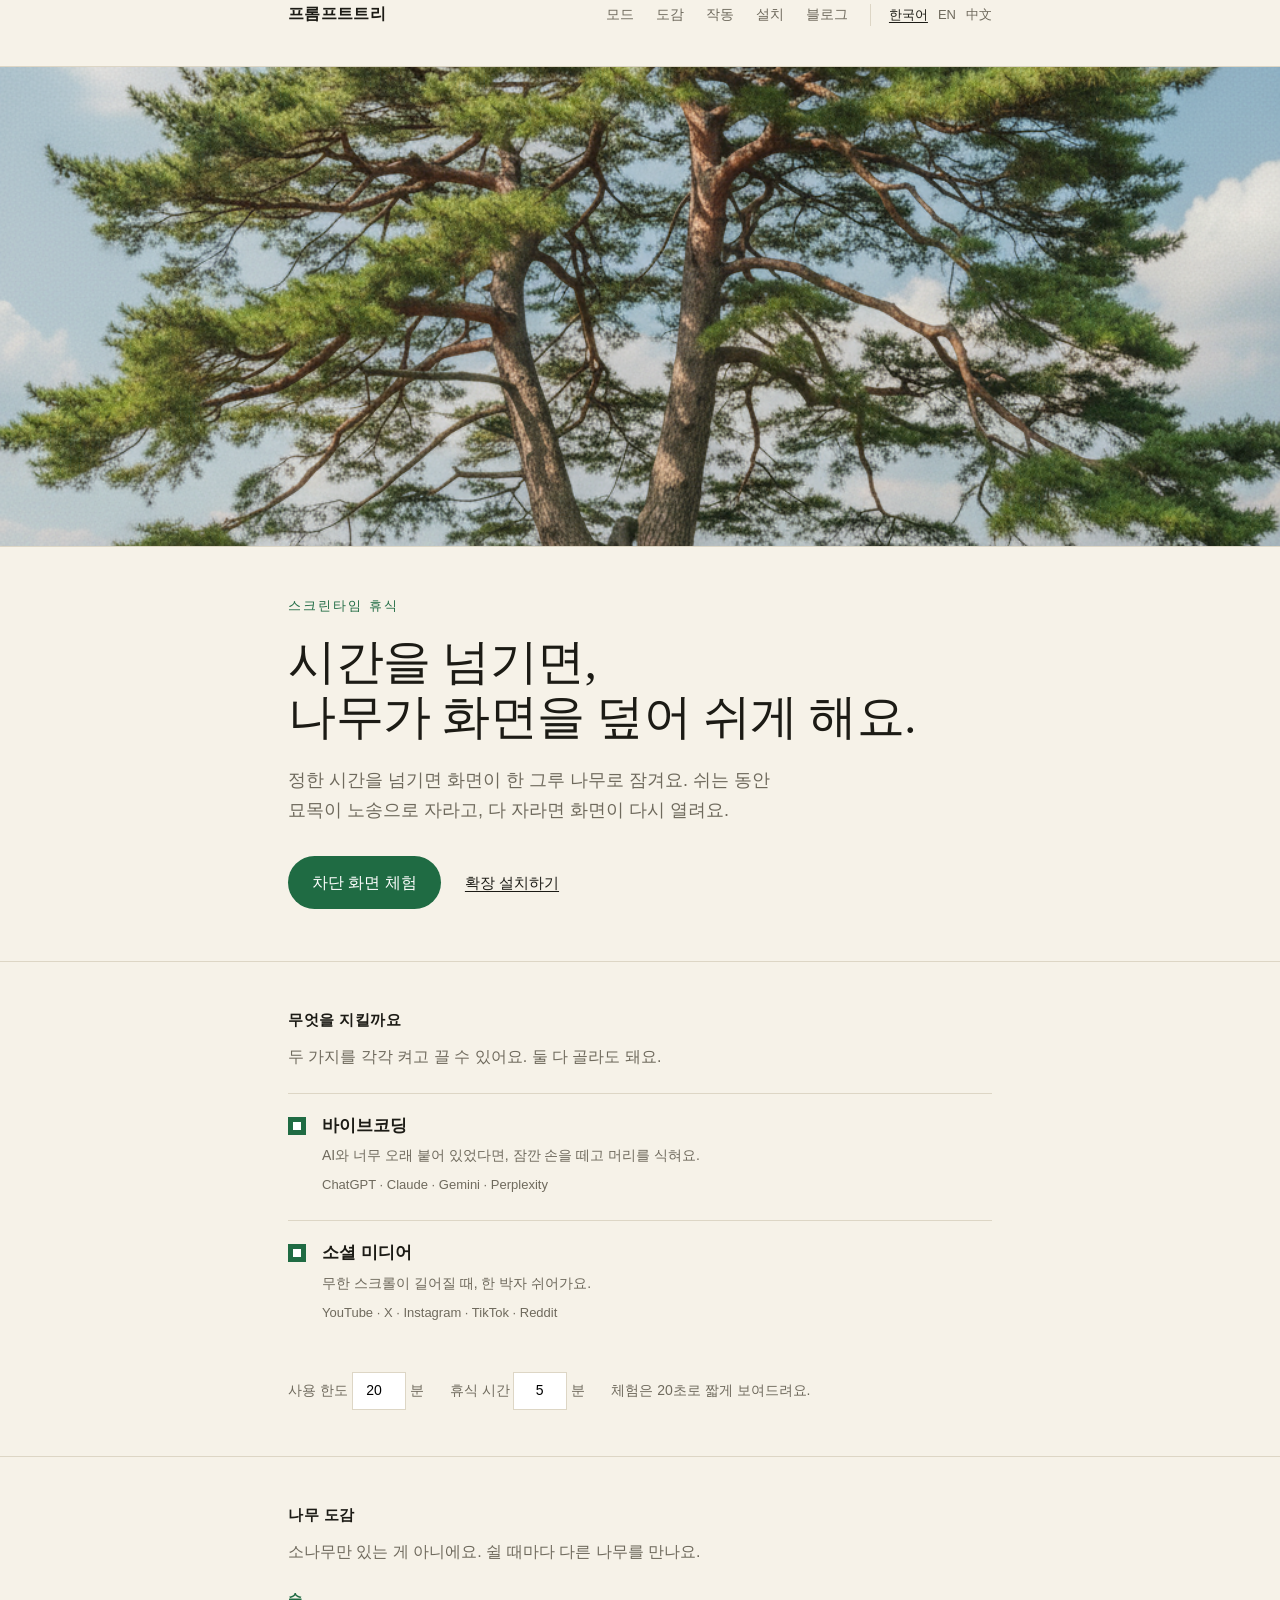
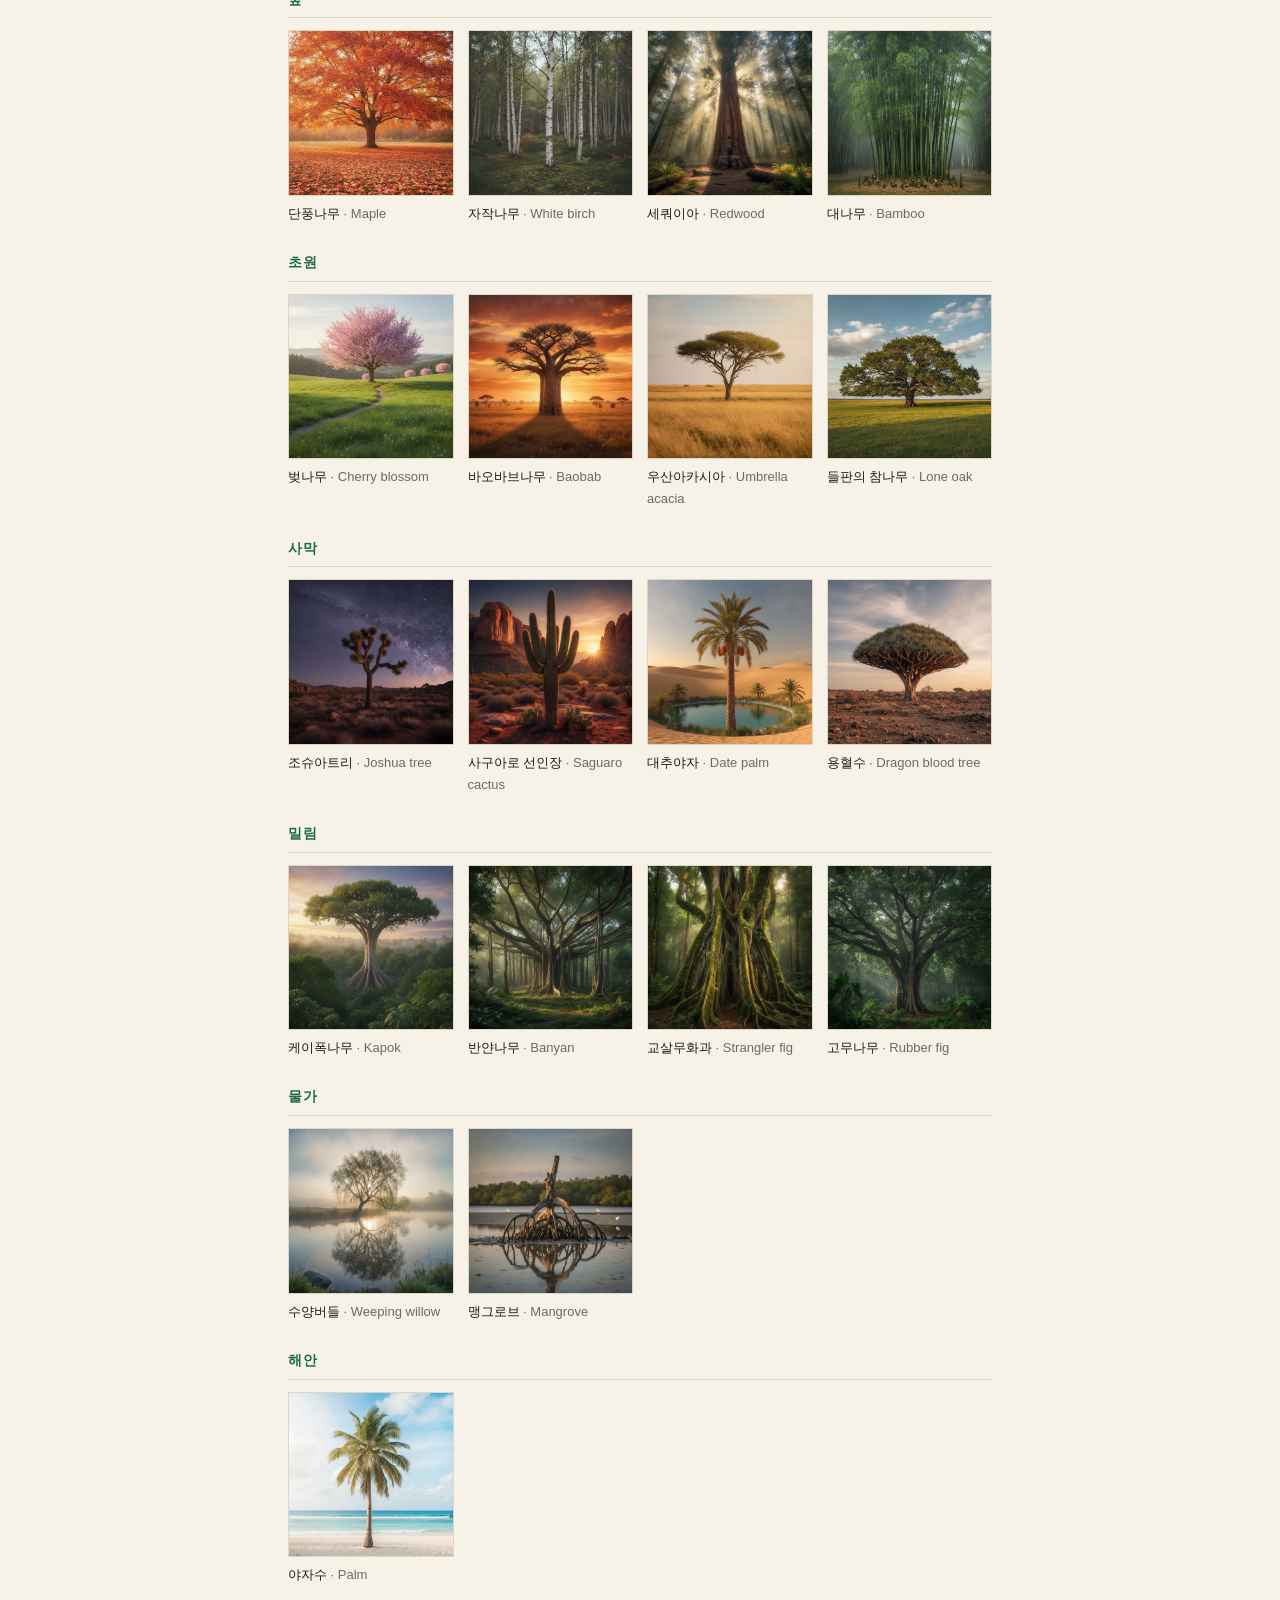
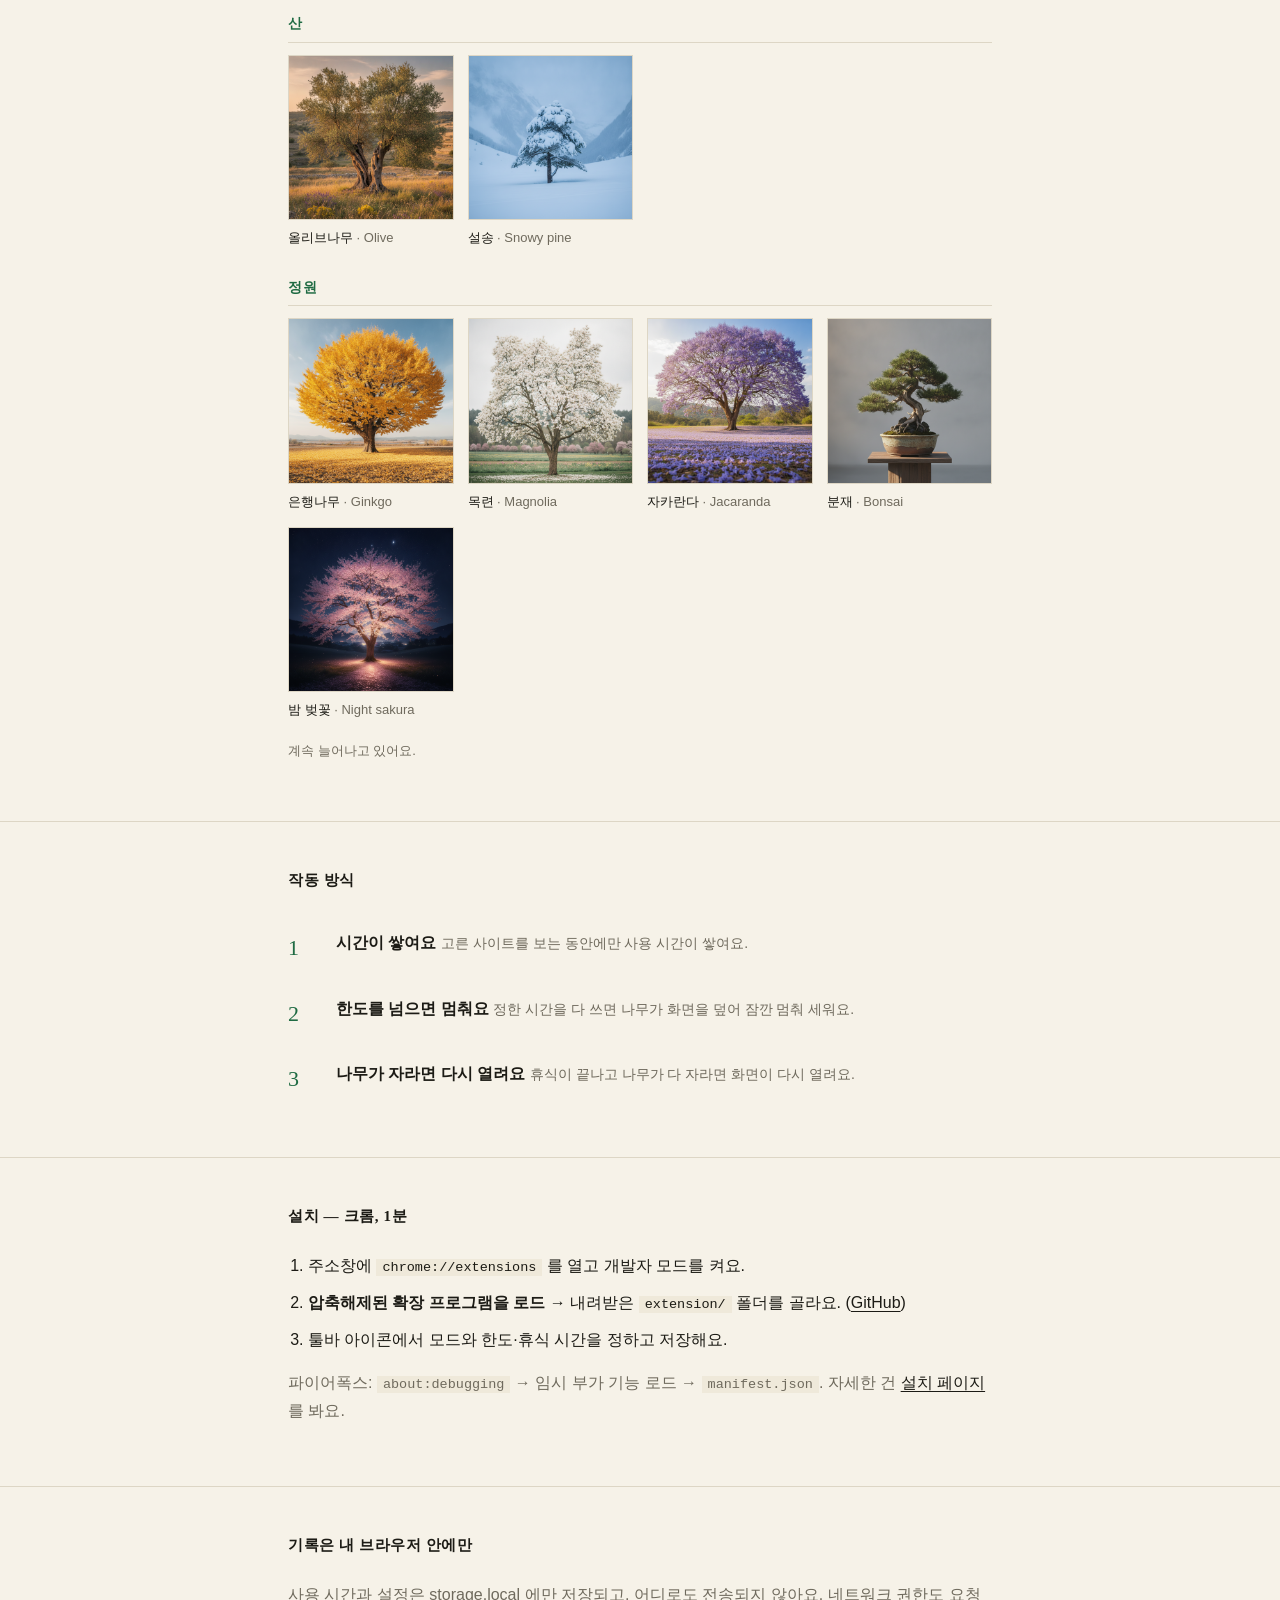
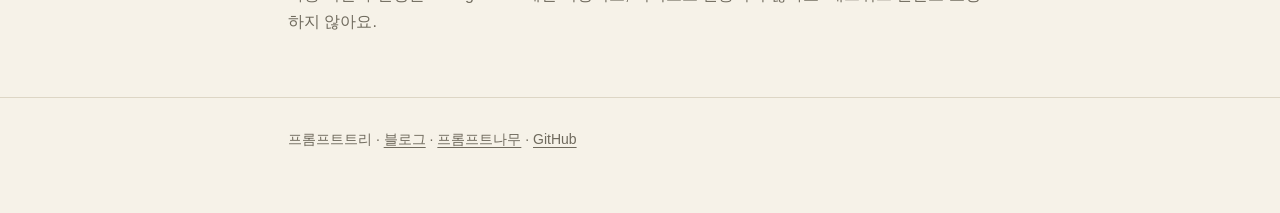
==== commit def4d8c4: "Polish Korean copy to a warm friendly tone + same-tree growth filmstrip - ko 카피 '-니다/-요' 혼용 → 친근한 '-" ====
--- a/index.html
+++ b/index.html
@@ -165,9 +165,9 @@
       <section id="how">
         <div class="wrap">
           <h2 class="serif" data-i18n="howH2">작동 방식</h2>
-          <div class="step"><span class="idx">i</span><div><span class="t" data-i18n="s1t">시간을 잰다.</span> <span class="d" data-i18n="s1d">고른 사이트를 보고 있는 동안만 시간이 쌓입니다.</span></div></div>
-          <div class="step"><span class="idx">ii</span><div><span class="t" data-i18n="s2t">한도를 넘기면 잠근다.</span> <span class="d" data-i18n="s2d">사용 한도에 닿는 순간 화면을 나무로 덮습니다.</span></div></div>
-          <div class="step"><span class="idx">iii</span><div><span class="t" data-i18n="s3t">다 자라면 풀린다.</span> <span class="d" data-i18n="s3d">휴식이 끝나면 화면이 다시 열립니다.</span></div></div>
+          <div class="step"><span class="idx">1</span><div><span class="t" data-i18n="s1t">시간이 쌓여요</span> <span class="d" data-i18n="s1d">고른 사이트를 보는 동안만 사용 시간이 쌓입니다.</span></div></div>
+          <div class="step"><span class="idx">2</span><div><span class="t" data-i18n="s2t">한도를 넘으면 멈춰요</span> <span class="d" data-i18n="s2d">정한 시간을 다 쓰면 화면을 나무가 덮어 잠깐 멈춰 세웁니다.</span></div></div>
+          <div class="step"><span class="idx">3</span><div><span class="t" data-i18n="s3t">나무가 자라면 다시 열려요</span> <span class="d" data-i18n="s3d">휴식이 끝나고 나무가 다 자라면 화면이 다시 열립니다.</span></div></div>
         </div>
       </section>
 
@@ -218,28 +218,28 @@
       const I18N = {
         ko: {
           brand:"프롬프트트리", navModes:"모드", navGallery:"도감", navHow:"작동", navInstall:"설치", navBlog:"블로그",
-          galleryH2:"나무 도감", galleryLead:"소나무만이 아닙니다. 쉴 때마다 다른 나무를 만나요.", galleryNote:"계속 늘어나는 중입니다.",
-          kicker:"스크린타임 휴식", h1:"시간을 넘기면,<br />나무가 화면을 덮어 쉬게 합니다.",
-          heroSub:"정한 시간을 넘기면 화면이 한 그루 나무로 잠깁니다. 쉬는 동안 묘목이 노송으로 자라고, 다 자라면 화면이 다시 열립니다.",
+          galleryH2:"나무 도감", galleryLead:"소나무만 있는 게 아니에요. 쉴 때마다 다른 나무를 만나요.", galleryNote:"계속 늘어나고 있어요.",
+          kicker:"스크린타임 휴식", h1:"시간을 넘기면,<br />나무가 화면을 덮어 쉬게 해요.",
+          heroSub:"정한 시간을 넘기면 화면이 한 그루 나무로 잠겨요. 쉬는 동안 묘목이 노송으로 자라고, 다 자라면 화면이 다시 열려요.",
           try:"차단 화면 체험", installCta:"확장 설치하기",
-          figcap:"휴식이 끝날 때의 노송. (사진을 넣으면 실사로 바뀝니다)",
-          modesH2:"무엇을 지킬까", modesLead:"두 가지를 각각 켜고 끌 수 있습니다. 둘 다 골라도 됩니다.",
-          aiH3:"바이브코딩", aiP:"AI와 너무 오래 붙어 있었다면, 잠깐 손을 떼고 머리를 식힙니다.",
-          snsH3:"소셜 미디어", snsP:"무한 스크롤이 길어지면 한 박자 쉬어갑니다.",
-          usageLabel:"사용 한도", breakLabel:"휴식 시간", min:"분", demoNote:"체험은 20초로 짧게 보여드립니다.",
+          figcap:"휴식이 끝날 때의 노송. (사진을 넣으면 실사로 바뀌어요)",
+          modesH2:"무엇을 지킬까요", modesLead:"두 가지를 각각 켜고 끌 수 있어요. 둘 다 골라도 돼요.",
+          aiH3:"바이브코딩", aiP:"AI와 너무 오래 붙어 있었다면, 잠깐 손을 떼고 머리를 식혀요.",
+          snsH3:"소셜 미디어", snsP:"무한 스크롤이 길어질 때, 한 박자 쉬어가요.",
+          usageLabel:"사용 한도", breakLabel:"휴식 시간", min:"분", demoNote:"체험은 20초로 짧게 보여드려요.",
           howH2:"작동 방식",
-          s1t:"시간을 잰다.", s1d:"고른 사이트를 보고 있는 동안만 시간이 쌓입니다.",
-          s2t:"한도를 넘기면 잠근다.", s2d:"사용 한도에 닿는 순간 화면을 나무로 덮습니다.",
-          s3t:"다 자라면 풀린다.", s3d:"휴식이 끝나면 화면이 다시 열립니다.",
+          s1t:"시간이 쌓여요", s1d:"고른 사이트를 보는 동안에만 사용 시간이 쌓여요.",
+          s2t:"한도를 넘으면 멈춰요", s2d:"정한 시간을 다 쓰면 나무가 화면을 덮어 잠깐 멈춰 세워요.",
+          s3t:"나무가 자라면 다시 열려요", s3d:"휴식이 끝나고 나무가 다 자라면 화면이 다시 열려요.",
           installH2:"설치 — 크롬, 1분",
-          li1:"주소창에 <code>chrome://extensions</code> 을 열고 개발자 모드를 켭니다.",
-          li2:"<b>압축해제된 확장 프로그램을 로드</b> → 내려받은 <code>extension/</code> 폴더 선택. (<a href='https://github.com/jinseriouspark/prompt-tree' target='_blank' rel='noopener'>GitHub</a>)",
-          li3:"툴바 아이콘에서 모드와 한도·휴식 시간을 정하고 저장합니다.",
-          ffNote:"파이어폭스: <code>about:debugging</code> → 임시 부가 기능 로드 → <code>manifest.json</code>. 전용 안내는 <a href='extension/'>설치 페이지</a>.",
+          li1:"주소창에 <code>chrome://extensions</code> 를 열고 개발자 모드를 켜요.",
+          li2:"<b>압축해제된 확장 프로그램을 로드</b> → 내려받은 <code>extension/</code> 폴더를 골라요. (<a href='https://github.com/jinseriouspark/prompt-tree' target='_blank' rel='noopener'>GitHub</a>)",
+          li3:"툴바 아이콘에서 모드와 한도·휴식 시간을 정하고 저장해요.",
+          ffNote:"파이어폭스: <code>about:debugging</code> → 임시 부가 기능 로드 → <code>manifest.json</code>. 자세한 건 <a href='extension/'>설치 페이지</a>를 봐요.",
           privacyH2:"기록은 내 브라우저 안에만",
-          privacyP:"사용 시간과 설정은 storage.local에만 저장되고 어디로도 전송되지 않습니다. 네트워크 권한도 요청하지 않습니다.",
-          demoTitle:"잠시 쉬어가요", demoSkip:"체험이라 건너뛰기 (실제 확장은 닫을 수 없습니다)",
-          demoSub:(label,usage)=>`${label}에서 ${usage}분을 채운 상황입니다. 20초만 쉬면서 나무가 자라는 걸 지켜보세요.`,
+          privacyP:"사용 시간과 설정은 storage.local 에만 저장되고, 어디로도 전송되지 않아요. 네트워크 권한도 요청하지 않아요.",
+          demoTitle:"잠시 쉬어가요", demoSkip:"체험이라 건너뛰기 (실제 확장은 닫을 수 없어요)",
+          demoSub:(label,usage)=>`${label}에서 ${usage}분을 채웠어요. 20초만 쉬면서 나무가 자라는 걸 지켜봐요.`,
           mAi:"바이브코딩", mSns:"소셜 미디어", mPicked:"선택한 사이트",
         },
         en: {
@@ -254,9 +254,9 @@
           snsH3:"Social media", snsP:"When the endless scroll drags on, take a beat.",
           usageLabel:"Usage limit", breakLabel:"Break time", min:"min", demoNote:"The demo is a short 20 seconds.",
           howH2:"How it works",
-          s1t:"It counts time.", s1d:"Time only adds up while you're looking at a chosen site.",
-          s2t:"Over the limit, it locks.", s2d:"The moment you hit the limit, a tree covers the screen.",
-          s3t:"Grown, it releases.", s3d:"When the break ends, the screen opens again.",
+          s1t:"Your time adds up", s1d:"Time counts only while you're on a chosen site.",
+          s2t:"At the limit, it pauses you", s2d:"Once your time is used up, a tree covers the screen.",
+          s3t:"Grown, it reopens", s3d:"When the break ends and the tree is full-grown, the screen opens again.",
           installH2:"Install — Chrome, 1 min",
           li1:"Open <code>chrome://extensions</code> and turn on Developer mode.",
           li2:"<b>Load unpacked</b> → choose the downloaded <code>extension/</code> folder. (<a href='https://github.com/jinseriouspark/prompt-tree' target='_blank' rel='noopener'>GitHub</a>)",
@@ -280,9 +280,9 @@
           snsH3:"社交媒体", snsP:"无尽刷动太久时，停一拍。",
           usageLabel:"使用上限", breakLabel:"休息时间", min:"分钟", demoNote:"体验只演示 20 秒。",
           howH2:"工作原理",
-          s1t:"计时。", s1d:"只有在浏览所选网站时才会累计时间。",
-          s2t:"超限即锁。", s2d:"一到上限，立刻用一棵树盖住屏幕。",
-          s3t:"长成即解锁。", s3d:"休息结束后，屏幕重新打开。",
+          s1t:"开始累计时间", s1d:"只有在浏览所选网站时才会计时。",
+          s2t:"到点就暂停", s2d:"用完设定的时间，一棵树会盖住屏幕。",
+          s3t:"长成后重新打开", s3d:"休息结束、树长成后，屏幕重新打开。",
           installH2:"安装 — Chrome，1 分钟",
           li1:"打开 <code>chrome://extensions</code>，开启开发者模式。",
           li2:"<b>加载已解压的扩展程序</b> → 选择下载的 <code>extension/</code> 文件夹。（<a href='https://github.com/jinseriouspark/prompt-tree' target='_blank' rel='noopener'>GitHub</a>）",
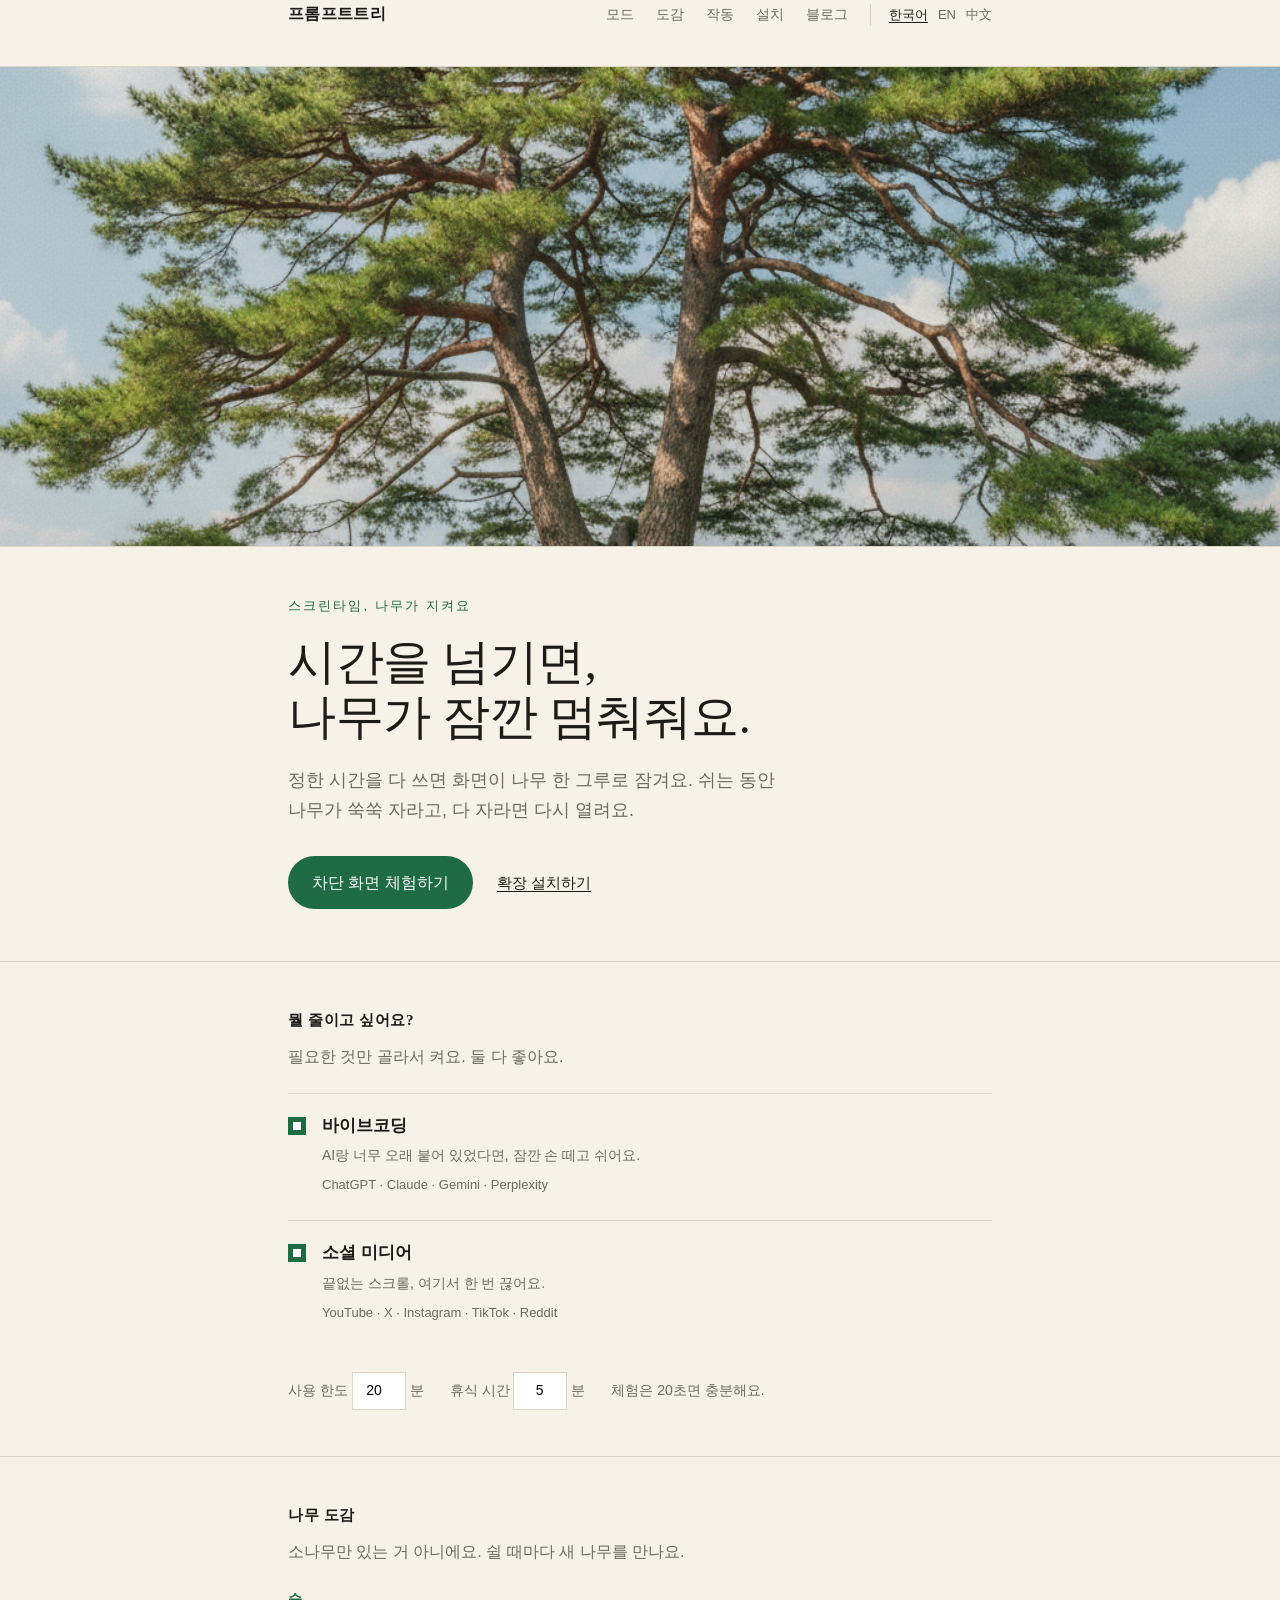
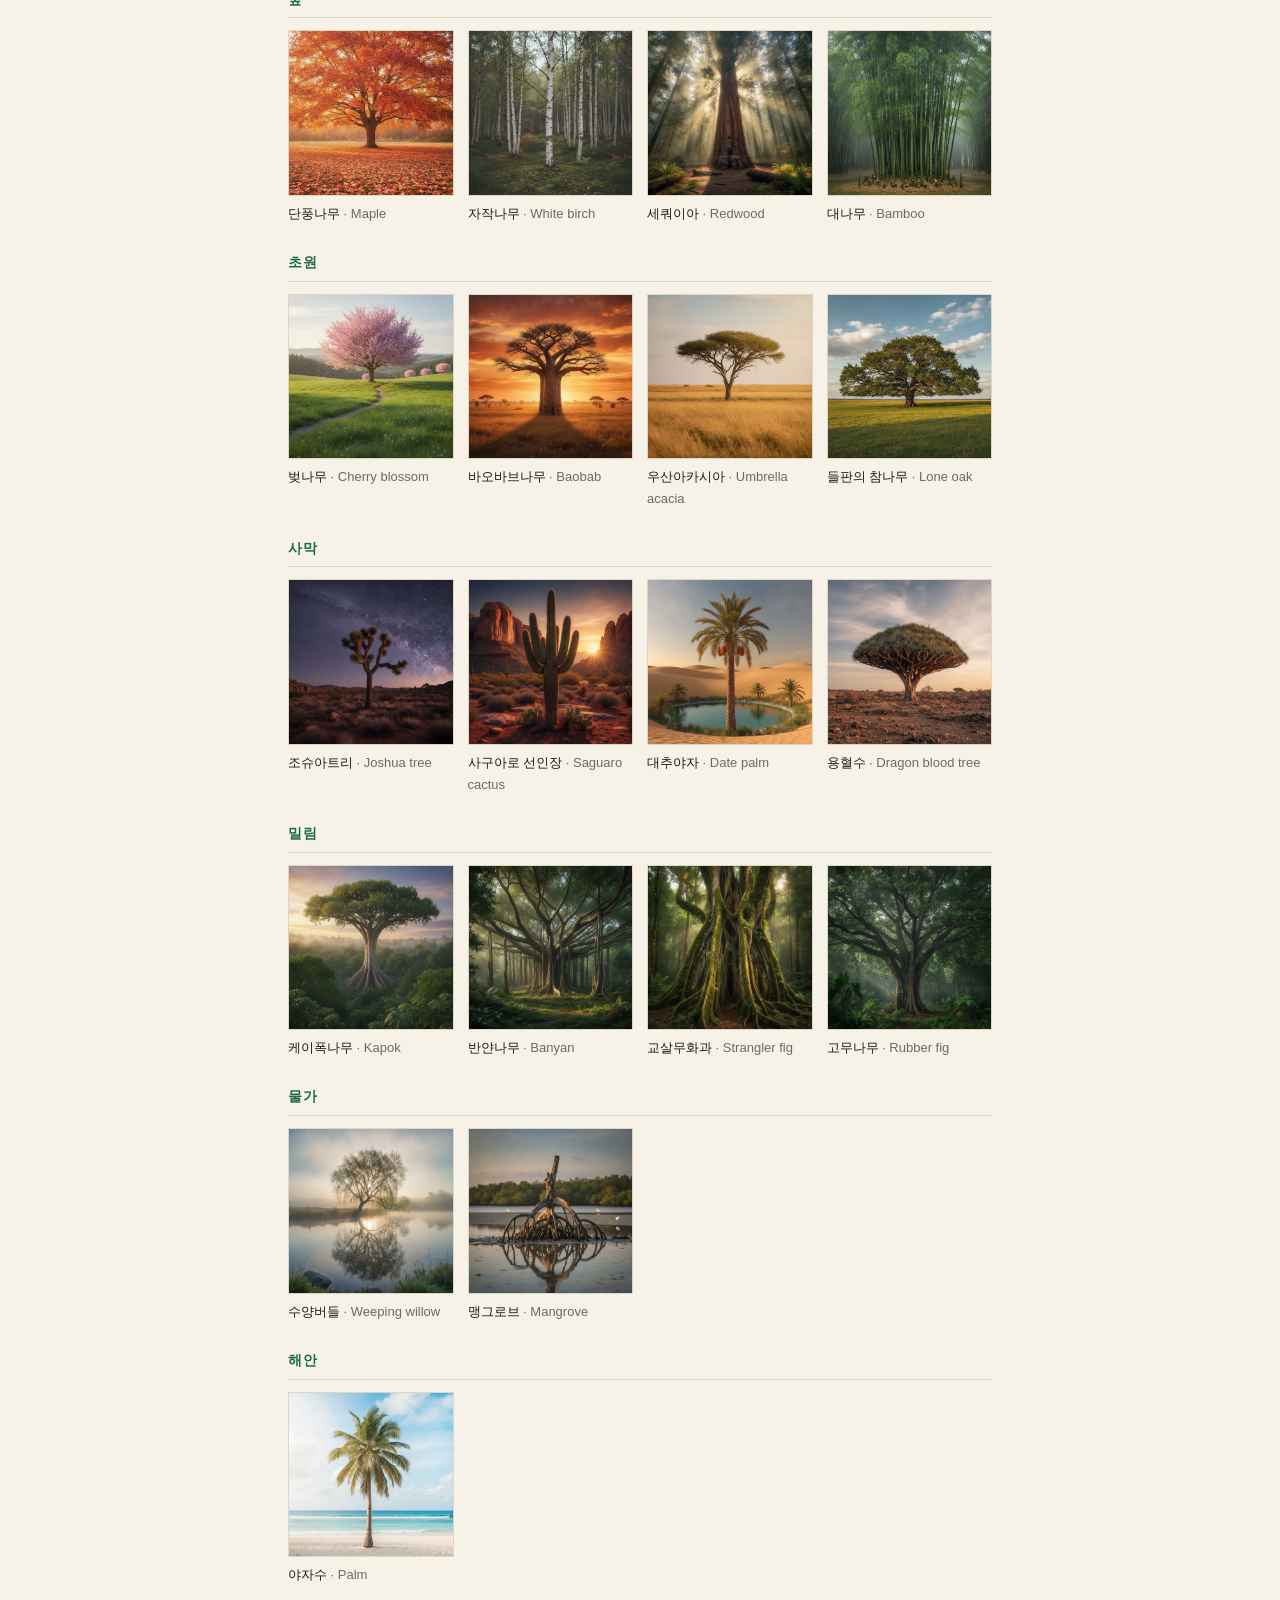
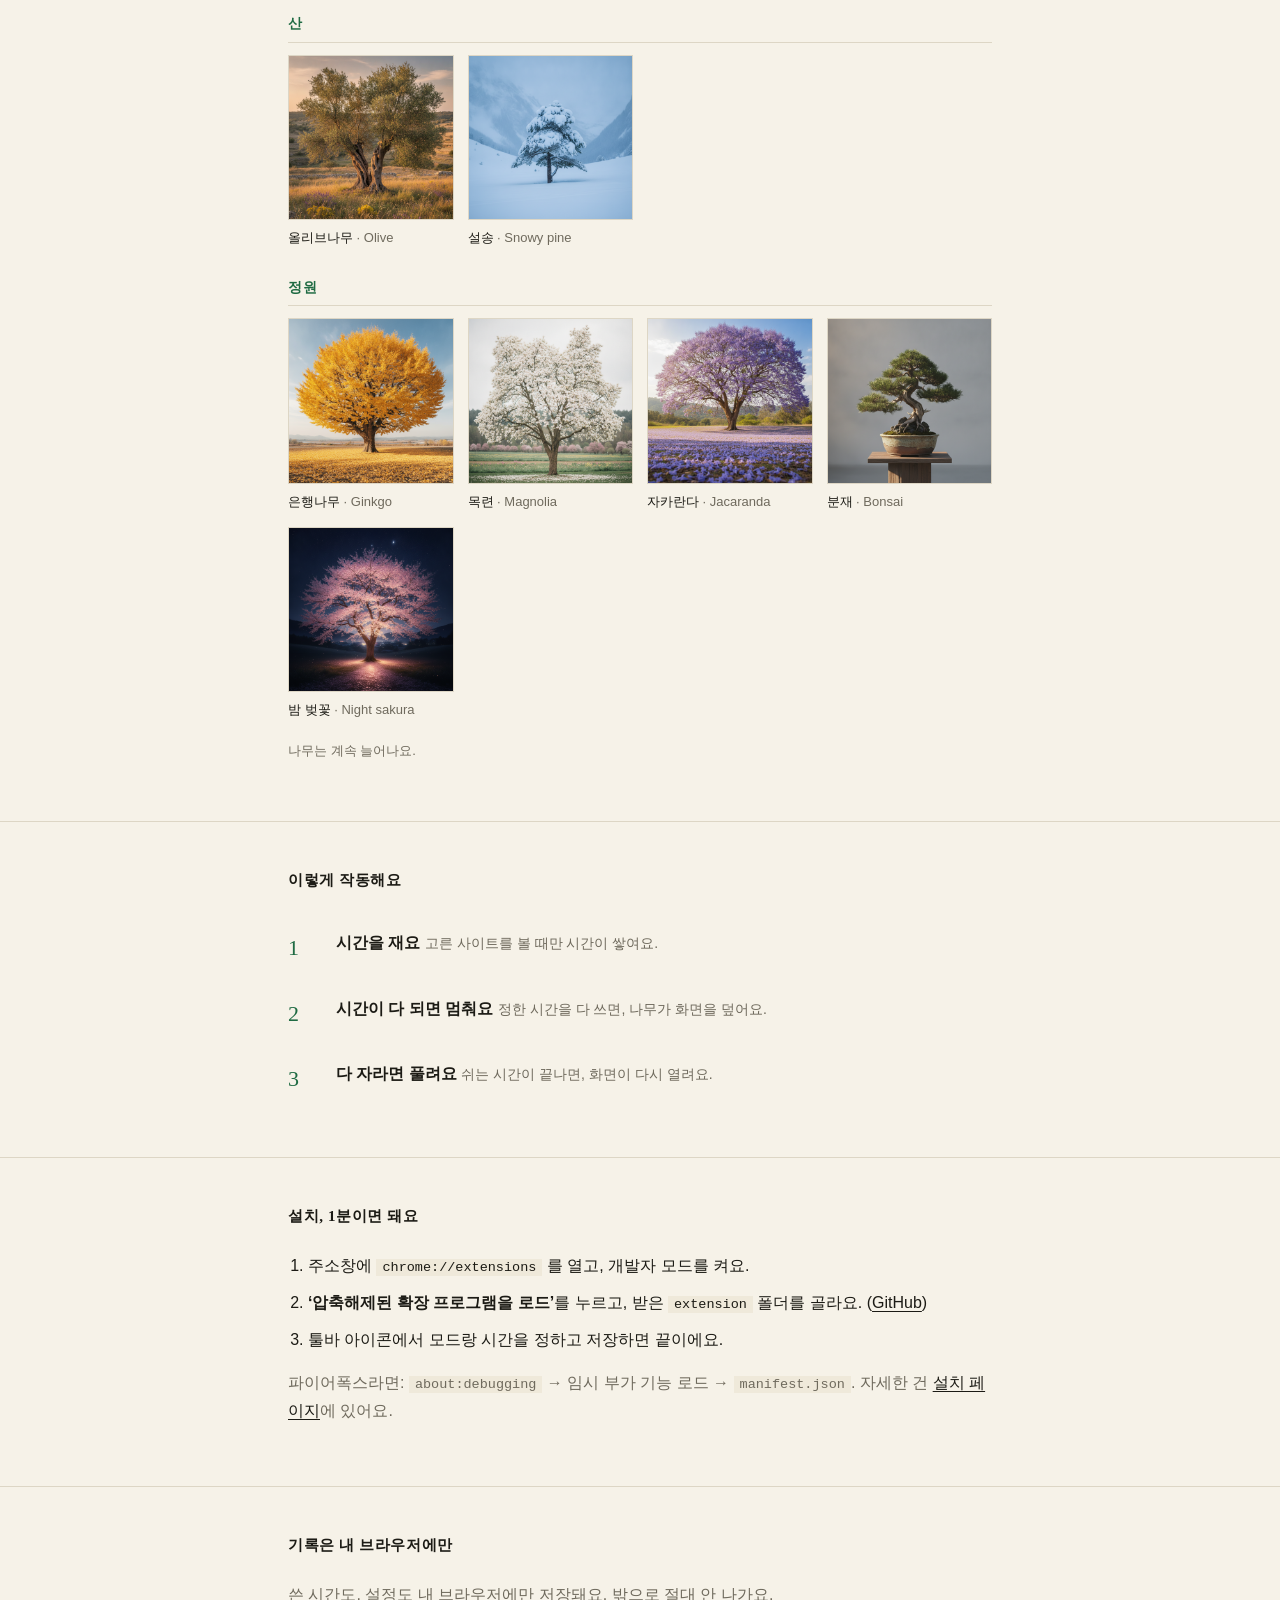
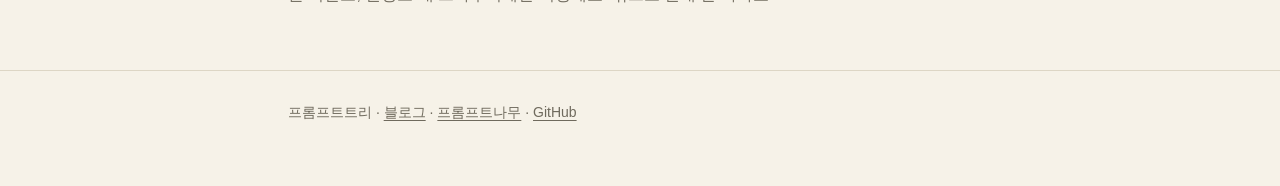
==== commit 55b6e0df: "Fix SVG flash between photos + Toss-style Korean copy - paint(): photoBase 있으면 SVG 먼저 안 그림(사진 실패 시에만" ====
--- a/index.html
+++ b/index.html
@@ -218,29 +218,29 @@
       const I18N = {
         ko: {
           brand:"프롬프트트리", navModes:"모드", navGallery:"도감", navHow:"작동", navInstall:"설치", navBlog:"블로그",
-          galleryH2:"나무 도감", galleryLead:"소나무만 있는 게 아니에요. 쉴 때마다 다른 나무를 만나요.", galleryNote:"계속 늘어나고 있어요.",
-          kicker:"스크린타임 휴식", h1:"시간을 넘기면,<br />나무가 화면을 덮어 쉬게 해요.",
-          heroSub:"정한 시간을 넘기면 화면이 한 그루 나무로 잠겨요. 쉬는 동안 묘목이 노송으로 자라고, 다 자라면 화면이 다시 열려요.",
-          try:"차단 화면 체험", installCta:"확장 설치하기",
-          figcap:"휴식이 끝날 때의 노송. (사진을 넣으면 실사로 바뀌어요)",
-          modesH2:"무엇을 지킬까요", modesLead:"두 가지를 각각 켜고 끌 수 있어요. 둘 다 골라도 돼요.",
-          aiH3:"바이브코딩", aiP:"AI와 너무 오래 붙어 있었다면, 잠깐 손을 떼고 머리를 식혀요.",
-          snsH3:"소셜 미디어", snsP:"무한 스크롤이 길어질 때, 한 박자 쉬어가요.",
-          usageLabel:"사용 한도", breakLabel:"휴식 시간", min:"분", demoNote:"체험은 20초로 짧게 보여드려요.",
-          howH2:"작동 방식",
-          s1t:"시간이 쌓여요", s1d:"고른 사이트를 보는 동안에만 사용 시간이 쌓여요.",
-          s2t:"한도를 넘으면 멈춰요", s2d:"정한 시간을 다 쓰면 나무가 화면을 덮어 잠깐 멈춰 세워요.",
-          s3t:"나무가 자라면 다시 열려요", s3d:"휴식이 끝나고 나무가 다 자라면 화면이 다시 열려요.",
-          installH2:"설치 — 크롬, 1분",
-          li1:"주소창에 <code>chrome://extensions</code> 를 열고 개발자 모드를 켜요.",
-          li2:"<b>압축해제된 확장 프로그램을 로드</b> → 내려받은 <code>extension/</code> 폴더를 골라요. (<a href='https://github.com/jinseriouspark/prompt-tree' target='_blank' rel='noopener'>GitHub</a>)",
-          li3:"툴바 아이콘에서 모드와 한도·휴식 시간을 정하고 저장해요.",
-          ffNote:"파이어폭스: <code>about:debugging</code> → 임시 부가 기능 로드 → <code>manifest.json</code>. 자세한 건 <a href='extension/'>설치 페이지</a>를 봐요.",
-          privacyH2:"기록은 내 브라우저 안에만",
-          privacyP:"사용 시간과 설정은 storage.local 에만 저장되고, 어디로도 전송되지 않아요. 네트워크 권한도 요청하지 않아요.",
-          demoTitle:"잠시 쉬어가요", demoSkip:"체험이라 건너뛰기 (실제 확장은 닫을 수 없어요)",
-          demoSub:(label,usage)=>`${label}에서 ${usage}분을 채웠어요. 20초만 쉬면서 나무가 자라는 걸 지켜봐요.`,
-          mAi:"바이브코딩", mSns:"소셜 미디어", mPicked:"선택한 사이트",
+          galleryH2:"나무 도감", galleryLead:"소나무만 있는 거 아니에요. 쉴 때마다 새 나무를 만나요.", galleryNote:"나무는 계속 늘어나요.",
+          kicker:"스크린타임, 나무가 지켜요", h1:"시간을 넘기면,<br />나무가 잠깐 멈춰줘요.",
+          heroSub:"정한 시간을 다 쓰면 화면이 나무 한 그루로 잠겨요. 쉬는 동안 나무가 쑥쑥 자라고, 다 자라면 다시 열려요.",
+          try:"차단 화면 체험하기", installCta:"확장 설치하기",
+          figcap:"휴식이 끝날 때의 노송. 사진을 넣으면 실사로 바뀌어요.",
+          modesH2:"뭘 줄이고 싶어요?", modesLead:"필요한 것만 골라서 켜요. 둘 다 좋아요.",
+          aiH3:"바이브코딩", aiP:"AI랑 너무 오래 붙어 있었다면, 잠깐 손 떼고 쉬어요.",
+          snsH3:"소셜 미디어", snsP:"끝없는 스크롤, 여기서 한 번 끊어요.",
+          usageLabel:"사용 한도", breakLabel:"휴식 시간", min:"분", demoNote:"체험은 20초면 충분해요.",
+          howH2:"이렇게 작동해요",
+          s1t:"시간을 재요", s1d:"고른 사이트를 볼 때만 시간이 쌓여요.",
+          s2t:"시간이 다 되면 멈춰요", s2d:"정한 시간을 다 쓰면, 나무가 화면을 덮어요.",
+          s3t:"다 자라면 풀려요", s3d:"쉬는 시간이 끝나면, 화면이 다시 열려요.",
+          installH2:"설치, 1분이면 돼요",
+          li1:"주소창에 <code>chrome://extensions</code> 를 열고, 개발자 모드를 켜요.",
+          li2:"<b>‘압축해제된 확장 프로그램을 로드’</b>를 누르고, 받은 <code>extension</code> 폴더를 골라요. (<a href='https://github.com/jinseriouspark/prompt-tree' target='_blank' rel='noopener'>GitHub</a>)",
+          li3:"툴바 아이콘에서 모드랑 시간을 정하고 저장하면 끝이에요.",
+          ffNote:"파이어폭스라면: <code>about:debugging</code> → 임시 부가 기능 로드 → <code>manifest.json</code>. 자세한 건 <a href='extension/'>설치 페이지</a>에 있어요.",
+          privacyH2:"기록은 내 브라우저에만",
+          privacyP:"쓴 시간도, 설정도 내 브라우저에만 저장돼요. 밖으로 절대 안 나가요.",
+          demoTitle:"잠깐, 숨 한 번 쉴까요?", demoSkip:"체험이라 건너뛰기 (진짜 확장은 못 닫아요)",
+          demoSub:(label,usage)=>`${label} 보는 데 ${usage}분을 다 썼어요. 20초만 쉬면서, 나무가 자라는 걸 봐요.`,
+          mAi:"바이브코딩", mSns:"소셜 미디어", mPicked:"고른 사이트",
         },
         en: {
           brand:"Prompt Tree", navModes:"Modes", navGallery:"Collection", navHow:"How", navInstall:"Install", navBlog:"Blog",
@@ -342,6 +342,8 @@
       applyLang(LANG);
 
       // --- 나무 + 모드 + 체험 ---
+      // 단계 사진 미리 로드 → 전환 시 SVG 깜빡임 없음
+      ["0","1","2","3","4"].forEach((n) => { const im = new Image(); im.src = "assets/tree/stage-" + n + ".jpg"; });
       TreeArt.paint(document.getElementById("heroScene"), 96, "assets/tree");
       const modes = { ai: true, sns: true };
       document.querySelectorAll(".mode").forEach((el) => {
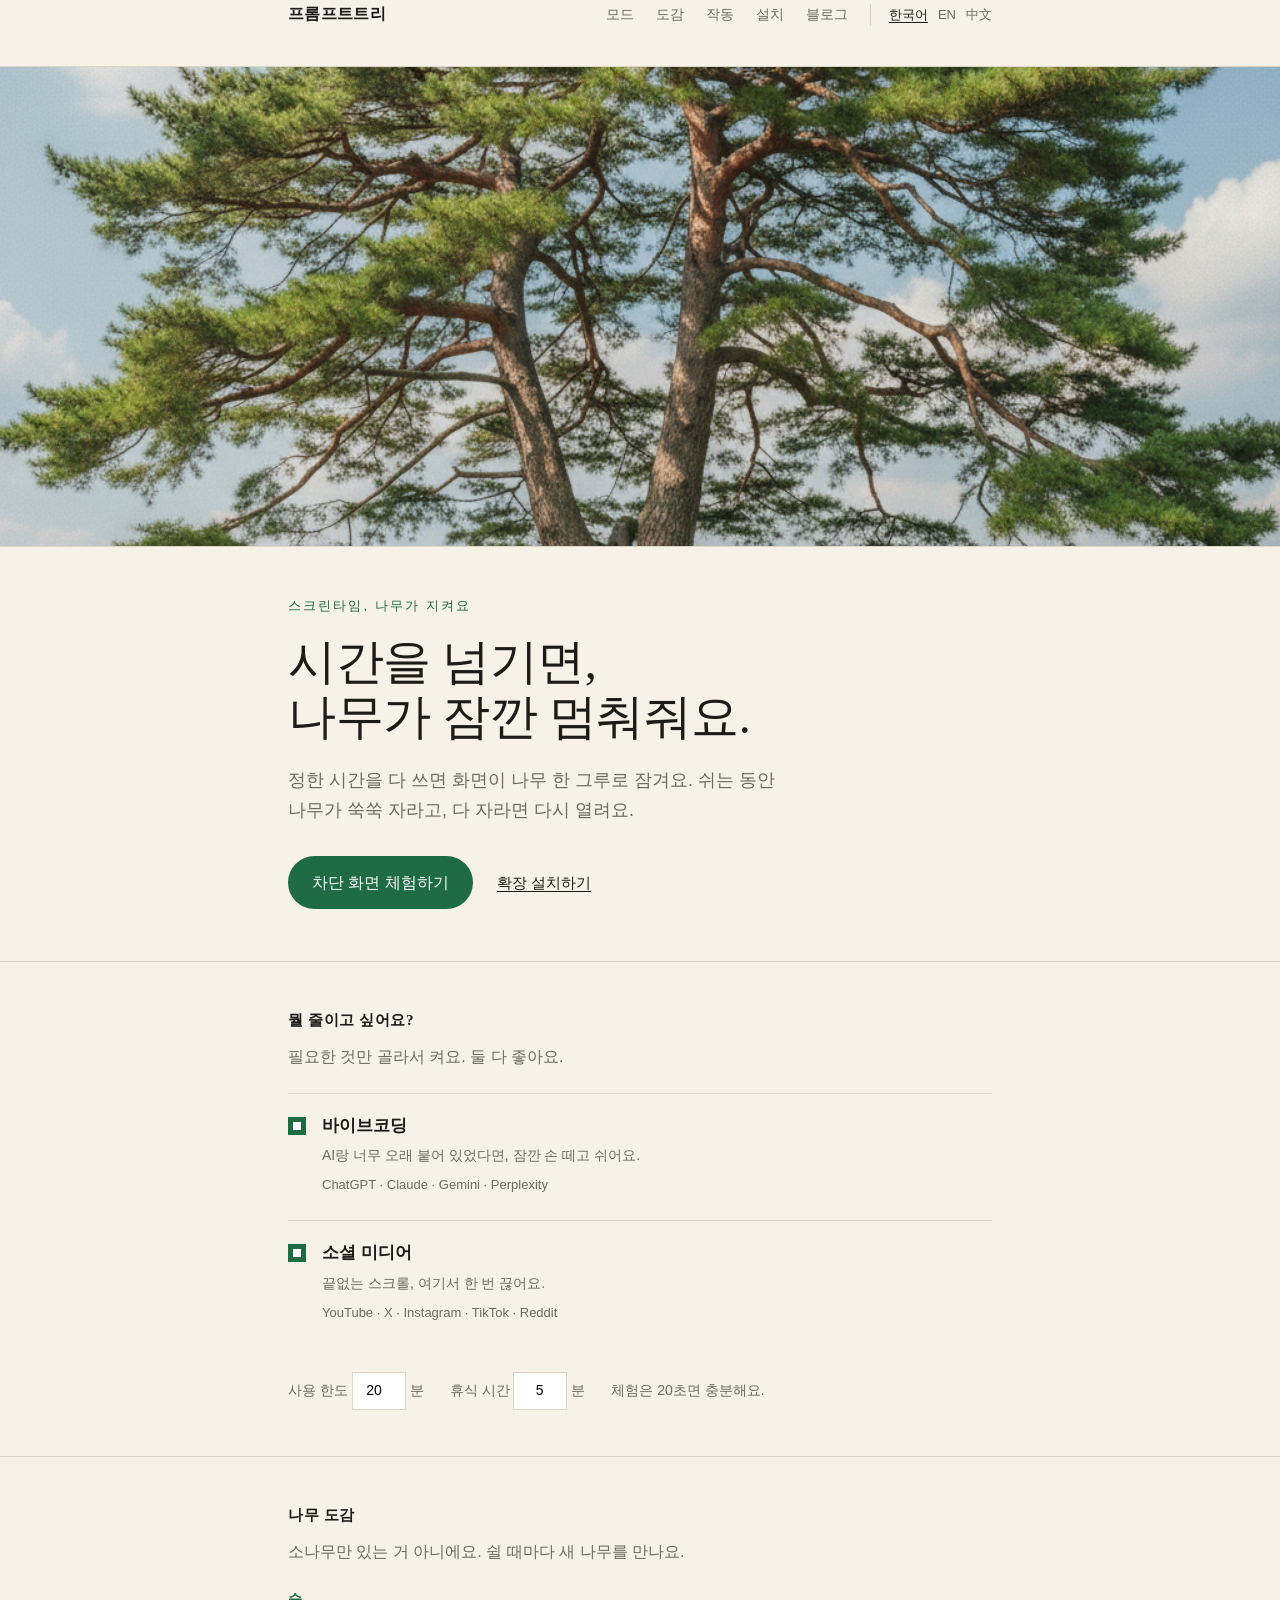
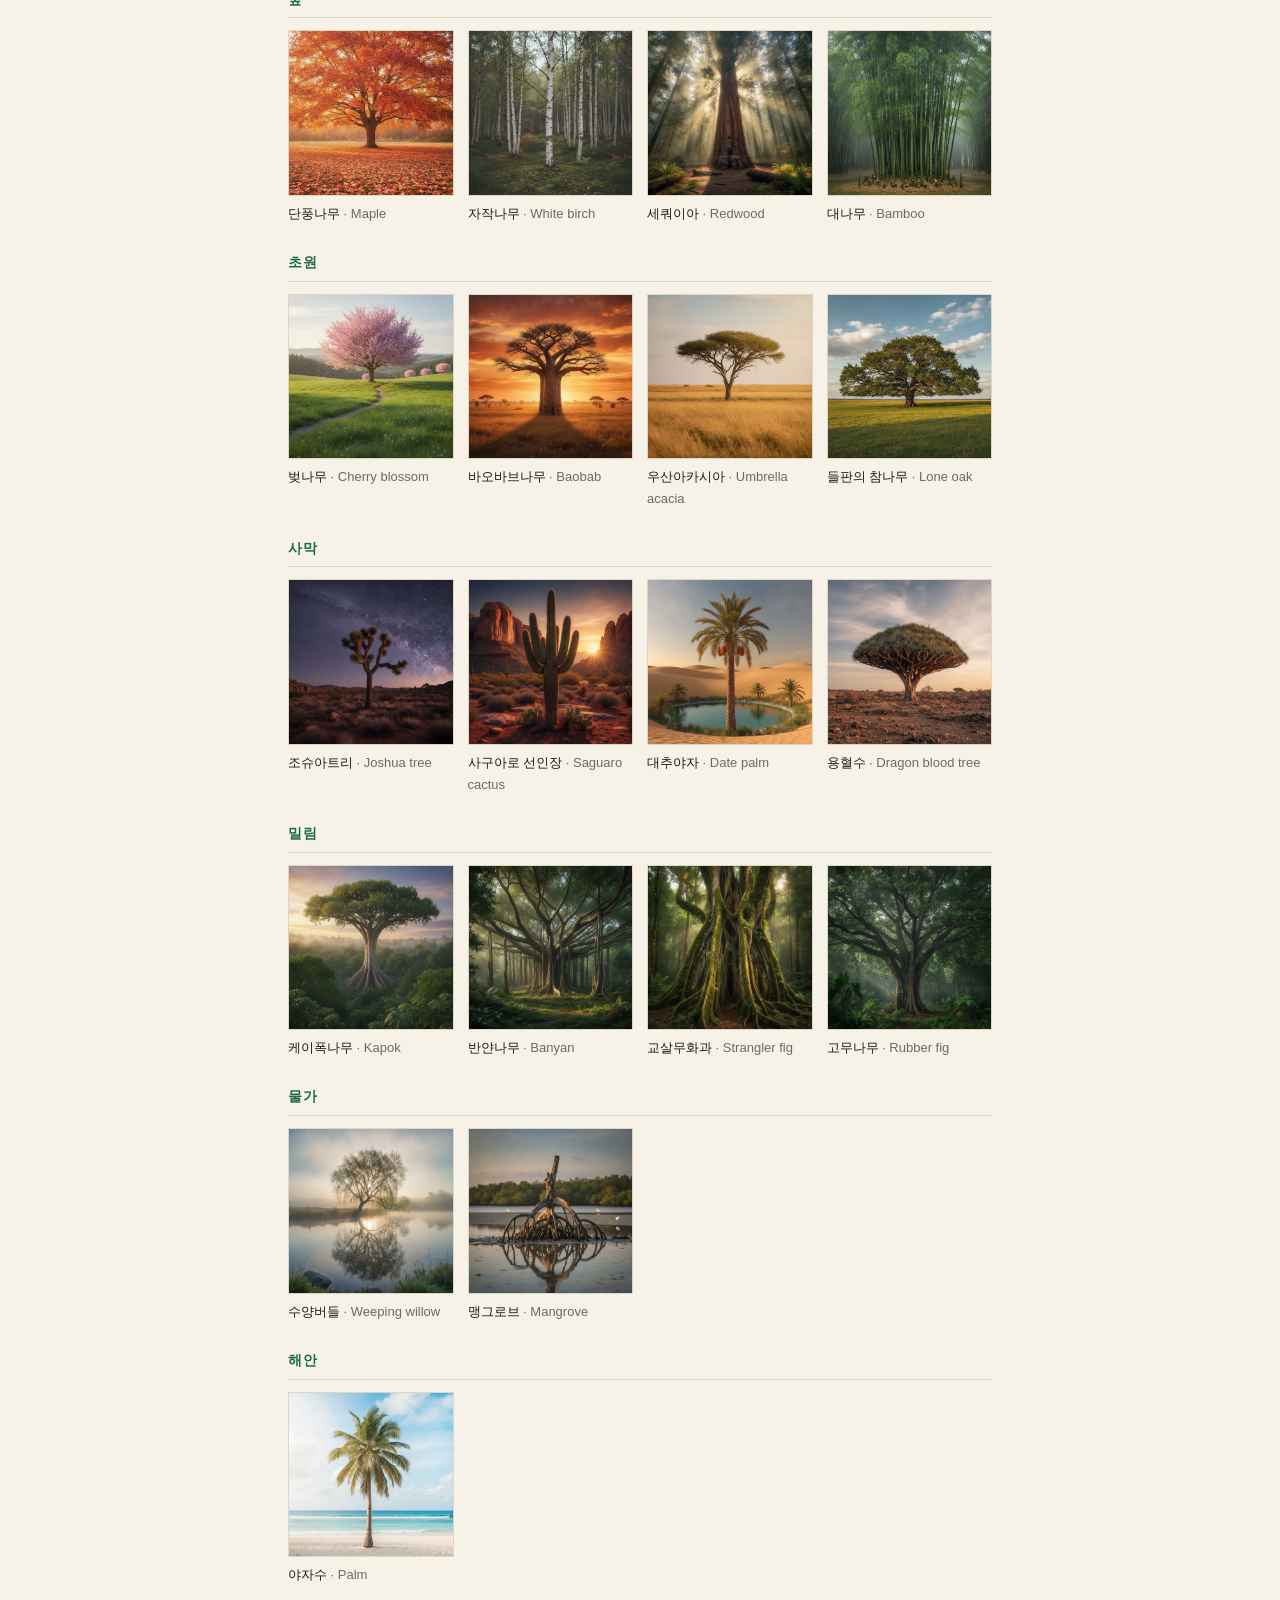
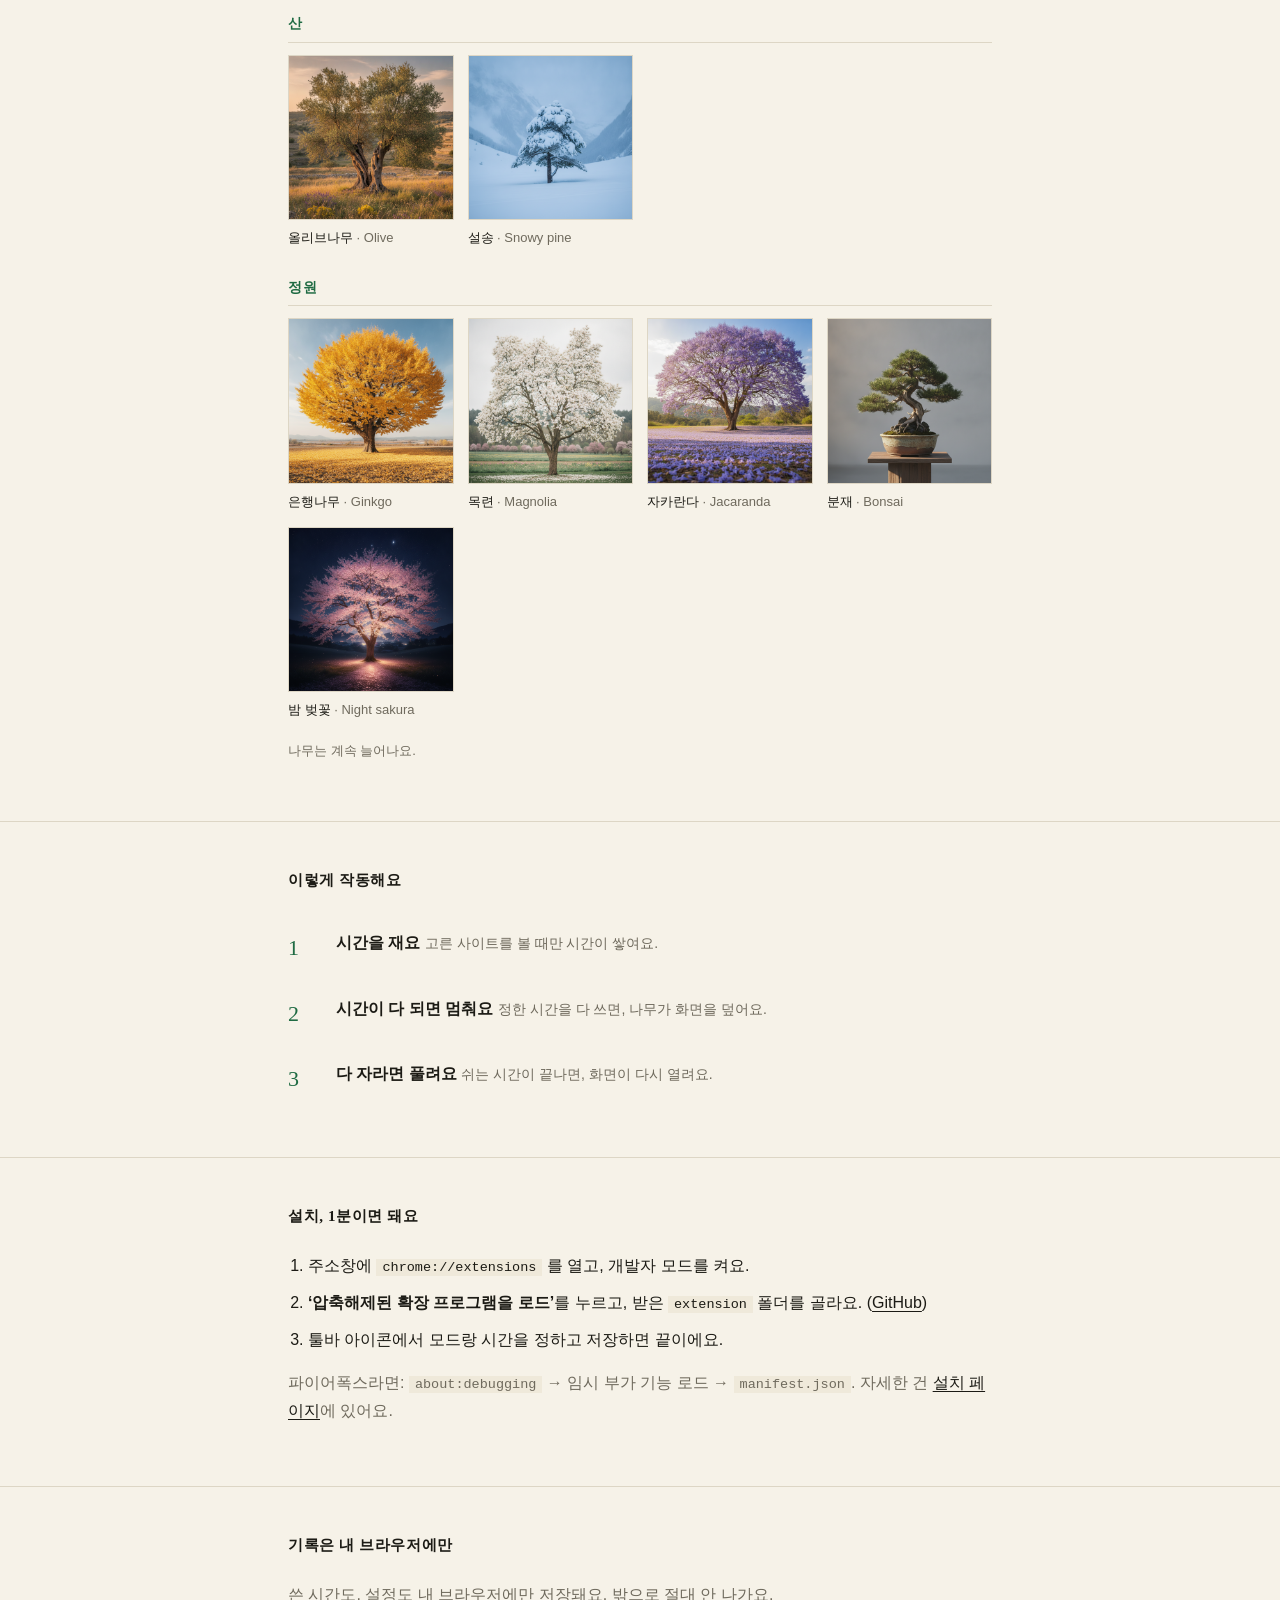
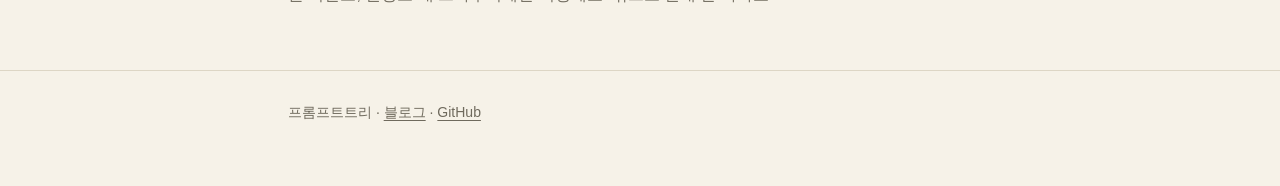
==== commit 997da8c3: "Remove old "말투 거울" toy app (/tree/) and its links 초기 톤-미러 앱(toneEngine·garden·share·report·badges·sk" ====
--- a/index.html
+++ b/index.html
@@ -194,7 +194,7 @@
     <footer>
       <div class="wrap">
         <span data-i18n="brand">프롬프트트리</span> · <a href="blog/" data-i18n="navBlog">블로그</a> ·
-        <a href="tree/">프롬프트나무</a> · <a href="https://github.com/jinseriouspark/prompt-tree" target="_blank" rel="noopener">GitHub</a>
+        <a href="https://github.com/jinseriouspark/prompt-tree" target="_blank" rel="noopener">GitHub</a>
       </div>
     </footer>
 
